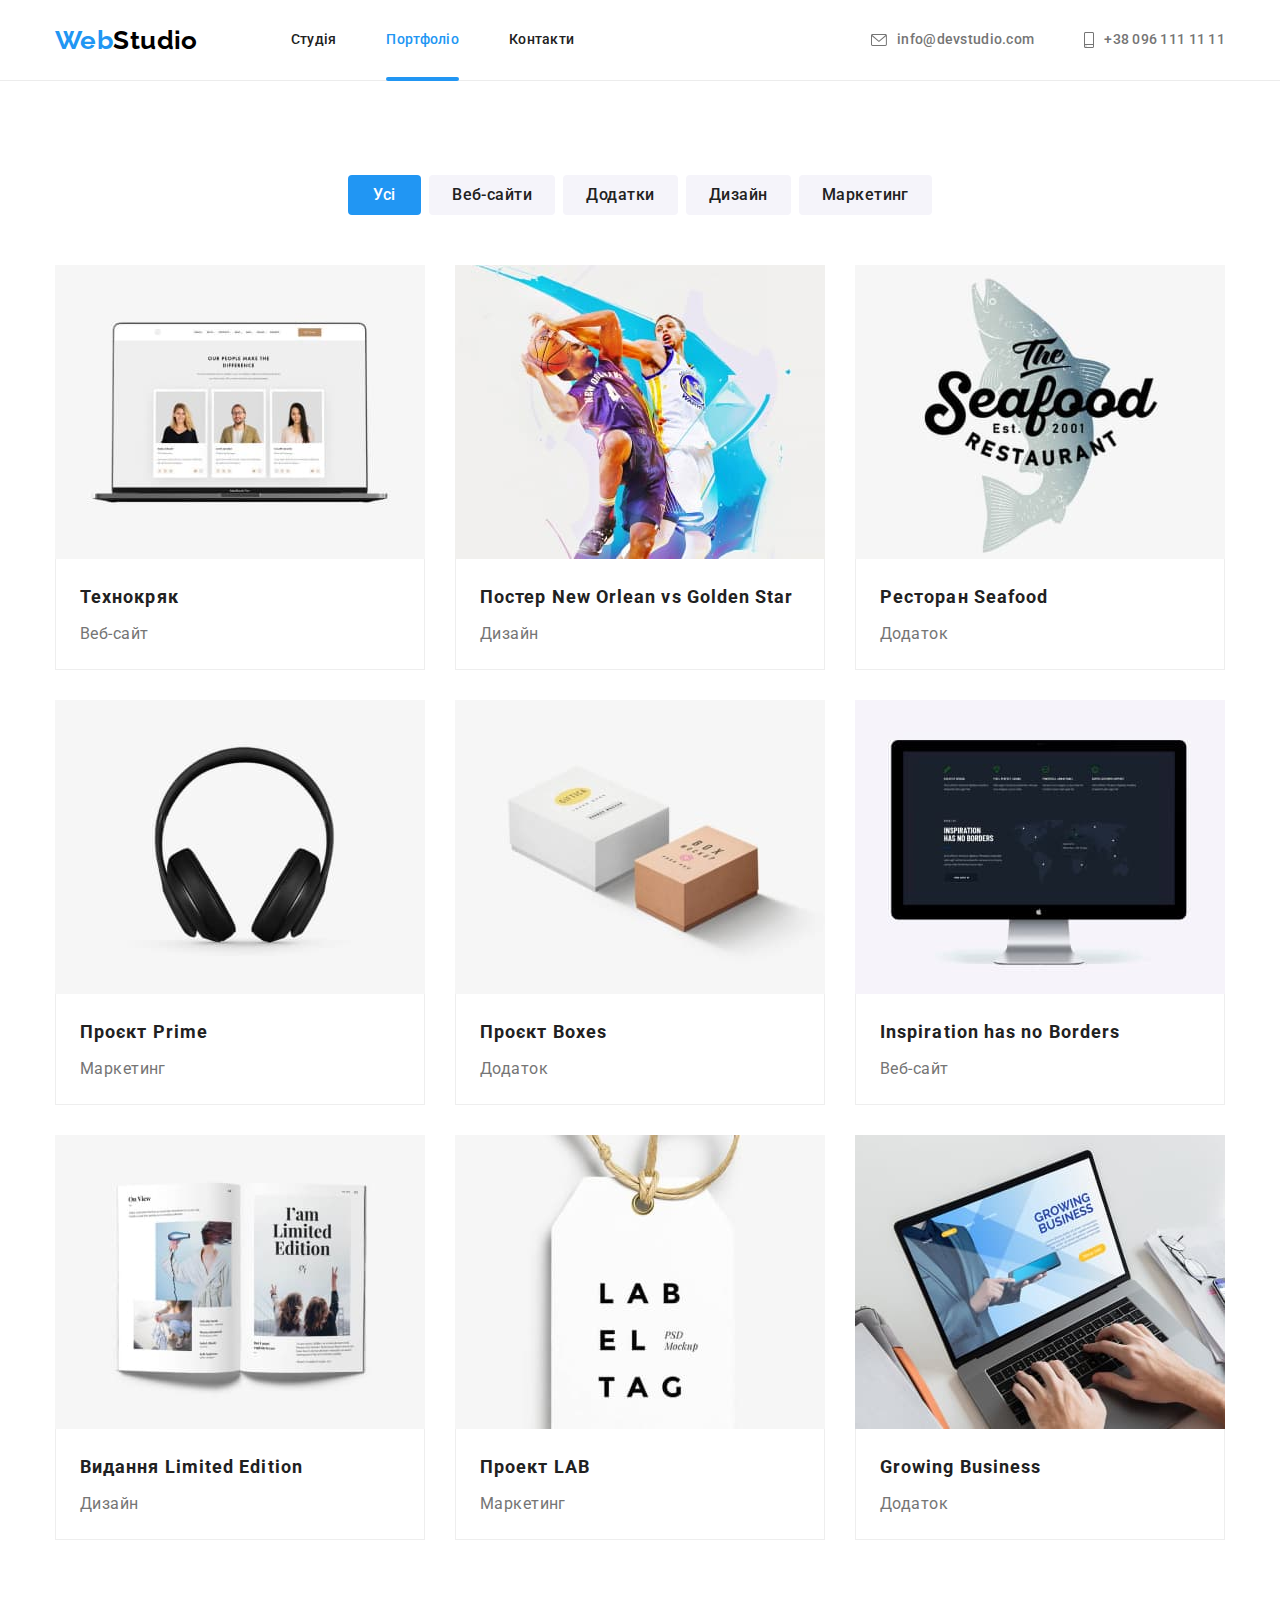
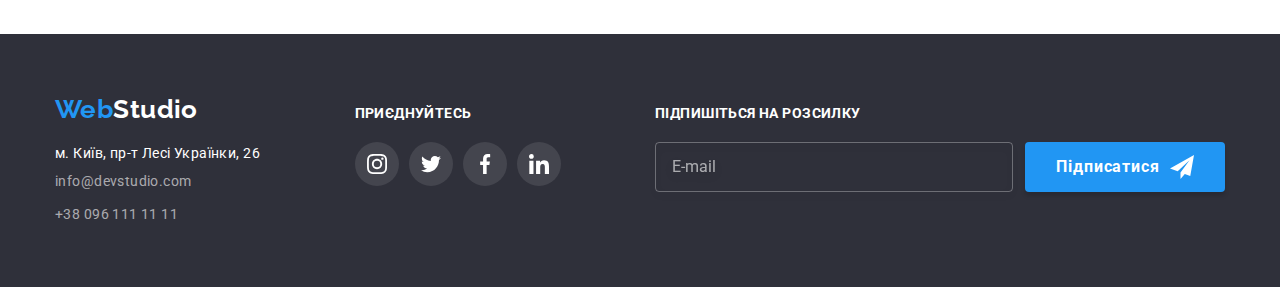
==== portfolio.html @ 5181d978 "Initial commit" ====
<!DOCTYPE html>
<html lang="uk">
  <head>
    <meta charset="UTF-8" />
    <meta http-equiv="X-UA-Compatible" content="IE=edge" />
    <meta name="viewport" content="width=device-width, initial-scale=1.0" />
    <title>Портфоліо</title>

    <!-- Fonts -->
    <link rel="preconnect" href="https://fonts.googleapis.com" />
    <link rel="preconnect" href="https://fonts.gstatic.com" crossorigin />
    <link
      href="https://fonts.googleapis.com/css2?family=Raleway:wght@700&family=Roboto:wght@400;500;700;900&display=swap"
      rel="stylesheet"
    />

    <!-- Normalize -->
    <link
      rel="stylesheet"
      href="https://cdnjs.cloudflare.com/ajax/libs/modern-normalize/1.1.0/modern-normalize.min.css"
    />

    <!-- Style -->
    <link rel="stylesheet" href="./css/style.css" />
  </head>
  <body>
    <header class="header">
      <div class="container main-nav">
        <nav class="main-nav">
          <a class="logo" href="./index.html"><span class="logo akcent">Web</span>Studio</a>
          <ul class="site-nav list">
            <li class="item"><a href="./index.html" class="link">Студія</a></li>
            <li class="item"><a href="./portfolio.html" class="link current">Портфоліо</a></li>
            <li class="item"><a href="#" class="link">Контакти</a></li>
          </ul>
        </nav>
        <ul class="contact list">
          <li class="item">
            <a class="link" href="mailto:info@devstudio.com"
              ><svg class="btn-icon" width="16px" height="12px">
                <use href="./images/icons.svg#mail"></use></svg
              >info@devstudio.com</a
            >
          </li>
          <li class="item">
            <a class="link" href="tel:+380961111111"
              ><svg class="btn-icon" width="10px" height="16px">
                <use href="./images/icons.svg#tel"></use></svg
              >+38 096 111 11 11</a
            >
          </li>
        </ul>
      </div>
    </header>
    <main>
      <section class="section">
        <div class="container">
          <h1 class="visually-hidden">Приклади робіт. Портфоліо.</h1>
          <!-- Групування робіт по напрямкам -->
          <ul class="portfolio-btn list">
            <li class="item">
              <button type="button" class="button secondary current">Усі</button>
            </li>
            <li class="item">
              <button type="button" class="button secondary">Веб-сайти</button>
            </li>
            <li class="item">
              <button type="button" class="button secondary">Додатки</button>
            </li>
            <li class="item">
              <button type="button" class="button secondary">Дизайн</button>
            </li>
            <li class="item">
              <button type="button" class="button secondary">Маркетинг</button>
            </li>
          </ul>
          <!-- приклади робіт -->
          <ul class="portfolio list">
            <li class="portfolio-item">
              <a class="portfolio-link" href="#">
                <div class="overlay-box">
                  <img
                    class="portfolio-img"
                    src="./images/portfolio/tehnokriak.jpeg"
                    alt="ноутбук з відкритим в браузері сайтом"
                    width="370"
                    height="294"
                  />
                  <p class="overlay-text">
                    Ресурс пропонує комплексні пропозиції з різним рівнем функціоналу та сервісів.
                    Все це дозволить відвідувачу отримати вичерпні відомості про компанію чи
                    приватну особу.
                  </p>
                </div>
                <div class="box">
                  <h2 class="portfolio-title">Технокряк</h2>
                  <p class="portfolio-text">Веб-сайт</p>
                </div>
              </a>
            </li>
            <li class="portfolio-item">
              <a class="portfolio-link" href="#">
                <div class="overlay-box">
                  <img
                    class="portfolio-img"
                    src="./images/portfolio/golden-star.jpeg"
                    alt="Два баскетболісти, які в повітрі борються за мʼяч"
                    width="370"
                    height="294"
                  />
                  <p class="overlay-text">
                    Ресурс пропонує комплексні пропозиції з різним рівнем функціоналу та сервісів.
                    Все це дозволить відвідувачу отримати вичерпні відомості про компанію чи
                    приватну особу.
                  </p>
                </div>
                <div class="box">
                  <h2 class="portfolio-title">Постер New Orlean vs Golden Star</h2>
                  <p class="portfolio-text">Дизайн</p>
                </div>
              </a>
            </li>
            <li class="portfolio-item">
              <a class="portfolio-link" href="#">
                <div class="overlay-box">
                  <img
                    class="portfolio-img"
                    src="./images/portfolio/seafood.jpeg"
                    alt="Логотип ресторану морепродуктів"
                    width="370"
                    height="294"
                  />
                  <p class="overlay-text">
                    Ресурс пропонує комплексні пропозиції з різним рівнем функціоналу та сервісів.
                    Все це дозволить відвідувачу отримати вичерпні відомості про компанію чи
                    приватну особу.
                  </p>
                </div>
                <div class="box">
                  <h2 class="portfolio-title">Ресторан Seafood</h2>
                  <p class="portfolio-text">Додаток</p>
                </div>
              </a>
            </li>
            <li class="portfolio-item">
              <a class="portfolio-link" href="#">
                <div class="overlay-box">
                  <img
                    class="portfolio-img"
                    src="./images/portfolio/prime.jpeg"
                    alt="Чорні навушники на білому фоні"
                    width="370"
                    height="294"
                  />
                  <p class="overlay-text">
                    Ресурс пропонує комплексні пропозиції з різним рівнем функціоналу та сервісів.
                    Все це дозволить відвідувачу отримати вичерпні відомості про компанію чи
                    приватну особу.
                  </p>
                </div>
                <div class="box">
                  <h2 class="portfolio-title">Проєкт Prime</h2>
                  <p class="portfolio-text">Маркетинг</p>
                </div>
              </a>
            </li>
            <li class="portfolio-item">
              <a class="portfolio-link" href="#">
                <div class="overlay-box">
                  <img
                    class="portfolio-img"
                    src="./images/portfolio/boxes.jpeg"
                    alt="Дві коробки на білому фоні"
                    width="370"
                    height="294"
                  />
                  <p class="overlay-text">
                    Ресурс пропонує комплексні пропозиції з різним рівнем функціоналу та сервісів.
                    Все це дозволить відвідувачу отримати вичерпні відомості про компанію чи
                    приватну особу.
                  </p>
                </div>
                <div class="box">
                  <h2 class="portfolio-title">Проєкт Boxes</h2>
                  <p class="portfolio-text">Додаток</p>
                </div>
              </a>
            </li>
            <li class="portfolio-item">
              <a class="portfolio-link" href="#">
                <div class="overlay-box">
                  <img
                    class="portfolio-img"
                    src="./images/portfolio/insp.jpeg"
                    alt="IMac на білому фоні з запущеним веб-сайтом"
                    width="370"
                    height="294"
                  />
                  <p class="overlay-text">
                    Ресурс пропонує комплексні пропозиції з різним рівнем функціоналу та сервісів.
                    Все це дозволить відвідувачу отримати вичерпні відомості про компанію чи
                    приватну особу.
                  </p>
                </div>
                <div class="box">
                  <h2 class="portfolio-title">Inspiration has no Borders</h2>
                  <p class="portfolio-text">Веб-сайт</p>
                </div>
              </a>
            </li>
            <li class="portfolio-item">
              <a class="portfolio-link" href="#">
                <div class="overlay-box">
                  <img
                    class="portfolio-img"
                    src="./images/portfolio/limited-edition.jpeg"
                    alt="Відкритий журнал"
                    width="370"
                    height="294"
                  />
                  <p class="overlay-text">
                    Ресурс пропонує комплексні пропозиції з різним рівнем функціоналу та сервісів.
                    Все це дозволить відвідувачу отримати вичерпні відомості про компанію чи
                    приватну особу.
                  </p>
                </div>
                <div class="box">
                  <h2 class="portfolio-title">Видання Limited Edition</h2>
                  <p class="portfolio-text">Дизайн</p>
                </div>
              </a>
            </li>
            <li class="portfolio-item">
              <a class="portfolio-link" href="#">
                <div class="overlay-box">
                  <img
                    class="portfolio-img"
                    src="./images/portfolio/lab.jpeg"
                    alt="Логотип у вигляді бірки з назвою компанії"
                    width="370"
                    height="294"
                  />
                  <p class="overlay-text">
                    Ресурс пропонує комплексні пропозиції з різним рівнем функціоналу та сервісів.
                    Все це дозволить відвідувачу отримати вичерпні відомості про компанію чи
                    приватну особу.
                  </p>
                </div>
                <div class="box">
                  <h2 class="portfolio-title">Проект LAB</h2>
                  <p class="portfolio-text">Маркетинг</p>
                </div>
              </a>
            </li>
            <li class="portfolio-item">
              <a class="portfolio-link" href="#">
                <div class="overlay-box">
                  <img
                    class="portfolio-img"
                    src="./images/portfolio/growing-busines.jpeg"
                    alt="Ноутбук на якому дві руки друкує текст"
                    width="370"
                    height="294"
                  />
                  <p class="overlay-text">
                    Ресурс пропонує комплексні пропозиції з різним рівнем функціоналу та сервісів.
                    Все це дозволить відвідувачу отримати вичерпні відомості про компанію чи
                    приватну особу.
                  </p>
                </div>
                <div class="box">
                  <h2 class="portfolio-title">Growing Business</h2>
                  <p class="portfolio-text">Додаток</p>
                </div>
              </a>
            </li>
          </ul>
        </div>
      </section>
    </main>
    <footer class="all-footer">
      <div class="container">
        <div class="address-box">
          <a class="logo footer" href="./index.html"><span class="logo akcent">Web</span>Studio</a>
          <address class="footer-adress">
            <ul class="footer-contact list">
              <li class="item">
                <a class="physical-address" href="">м. Київ, пр-т Лесі Українки, 26</a>
              </li>
              <li class="item">
                <a class="link" href="mailto:info@devstudio.com">info@devstudio.com</a>
              </li>
              <li class="item">
                <a class="link" href="tel:+380961111111">+38 096 111 11 11</a>
              </li>
            </ul>
          </address>
        </div>
        <div class="footer-social-box">
          <p class="footer-text">приєднуйтесь</p>
          <ul class="social-list list">
            <li class="social-item">
              <a
                class="social-link"
                href=""
                target="_blank"
                rel="noopener noreferrer"
                aria-label="instagram"
                ><svg class="btn-icon" width="20px" height="20px">
                  <use href="./images/icons.svg#instagram"></use></svg
              ></a>
            </li>
            <li class="social-item">
              <a
                class="social-link"
                href=""
                target="_blank"
                rel="noopener noreferrer"
                aria-label="twitter"
                ><svg class="btn-icon" width="20px" height="20px">
                  <use href="./images/icons.svg#twitter"></use></svg
              ></a>
            </li>
            <li class="social-item">
              <a
                class="social-link"
                href=""
                target="_blank"
                rel="noopener noreferrer"
                aria-label="facebook"
                ><svg class="btn-icon" width="20px" height="20px">
                  <use href="./images/icons.svg#facebook"></use></svg
              ></a>
            </li>
            <li class="social-item">
              <a
                class="social-link"
                href=""
                target="_blank"
                rel="noopener noreferrer"
                aria-label="linkedin"
                ><svg class="btn-icon" width="20px" height="20px">
                  <use href="./images/icons.svg#linkedin"></use></svg
              ></a>
            </li>
          </ul>
        </div>
        <div class="footer-subscribe-box">
          <form class="footer-form">
            <label class="footer-form-label">
              <span class="footer-form-text">Підпишіться на розсилку</span>
              <input
                class="footer-form-field"
                type="email"
                name="subscribe-mail"
                placeholder="E-mail"
              />
            </label>
            <button class="footer-form-btn button" type="submit">
              Підписатися
              <svg class="footer-form-icon" width="24px" height="24px">
                <use href="./images/icons.svg#icon-send"></use>
              </svg>
            </button>
          </form>
        </div>
      </div>
    </footer>
  </body>
</html>
---- css/style.css ----
/* Глобальні стилі */

:root {
  --primary-text-color: #757575;
  --title-text-color: #212121;
  --accent-color: #2196f3;
  --overlay-bg-color: rgba(33, 150, 243, 0.9);
  --logo-color: #000000;
  --main-bg-color: #ffffff;
  --secondary-bg-color: #f5f4fa;
  --background-footer-color: #2f303a;
  --bg-hero-color: #c4c4c4;
  --bg-overlay: rgba(47, 48, 58, 0.4);
  --icon-bg-color: rgba(255, 255, 255, 0.1);
  --about-bg-color: rgba(47, 48, 58, 0.8);
  --modal-bg-color: rgba(0, 0, 0, 0.2);
  --social-icon-color: #afb1b8;
}

body {
  font-family: Roboto, sans-serif;
  font-size: 14px;
  letter-spacing: 0.03em;
  color: var(--primary-text-color);
  background-color: var(--main-bg-color);
}

/* Утиліти */
.visually-hidden {
  position: absolute;
  white-space: nowrap;
  width: 1px;
  height: 1px;
  overflow: hidden;
  border: 0;
  padding: 0;
  clip: rect(0 0 0 0);
  clip-path: inset(50%);
  margin: -1px;
}

.list {
  padding: 0;
  margin: 0;

  list-style: none;
}

.container {
  max-width: 1200px;
  margin-left: auto;
  margin-right: auto;
  padding: 0 15px;
}

.header {
  border-bottom: 1px solid #ececec;
}

/* Section */
.section {
  padding: 94px 0;
}

.section.padding-top {
  padding-top: 94;
  padding-bottom: 0;
}

.section-title {
  margin-top: 0;
  margin-bottom: 50px;

  font-size: 36px;
  line-height: 1.17;
  text-align: center;

  color: var(--title-text-color);
}

/* Header */
/* LOGO */

.logo {
  font-family: Raleway, sans-serif;
  font-weight: 700;
  font-size: 26px;
  line-height: 1.19;
  color: var(--logo-color);
  text-decoration: none;
}

.logo.akcent {
  color: var(--accent-color);
}

.logo.footer {
  color: var(--main-bg-color);
}

/* Site nav */

.main-nav {
  display: flex;
  align-items: center;
  gap: 93px;
}

.site-nav {
  display: flex;
}

.site-nav .item:not(:last-child) {
  margin-right: 50px;
}

.site-nav .link {
  display: inline-block;
  padding-top: 32px;
  padding-bottom: 32px;

  font-weight: 500;
  line-height: 1.14;
  letter-spacing: 0.02em;
  color: var(--title-text-color);
  text-decoration: none;
  transition: color 250ms cubic-bezier(0.4, 0, 0.2, 1);
}

.site-nav .link:hover,
.site-nav .link:focus {
  color: var(--accent-color);
}

.site-nav .link.current {
  position: relative;
  color: var(--accent-color);
}

.site-nav .link.current::after {
  position: absolute;
  left: 0;
  bottom: -1px;
  display: block;
  content: '';
  background-color: var(--accent-color);
  border-radius: 2px;
  width: 100%;
  height: 4px;
}

/* Contact */

.contact {
  display: flex;
  margin-left: auto;
}

.contact .item:not(:last-child) {
  margin-right: 50px;
}

.contact .link {
  display: flex;
  gap: 10px;
  align-items: center;
  padding-top: 32px;
  padding-bottom: 32px;

  font-weight: 500;
  line-height: 1.14;
  letter-spacing: 0.02em;
  color: var(--primary-text-color);
  text-decoration: none;
  transition: color 250ms cubic-bezier(0.4, 0, 0.2, 1);
}

.contact .link:hover,
.contact .link:focus {
  color: var(--accent-color);
}

.contact .btn-icon {
  fill: currentColor;
}

/* Hero */

.hero {
  padding-top: 200px;
  padding-bottom: 200px;

  background-color: var(--bg-hero-color);
  text-align: center;

  max-width: 1600px;
  margin-right: auto;
  margin-left: auto;
  background-image: linear-gradient(to right, var(--bg-overlay), var(--bg-overlay)),
    url(../images/bg/hero-bg.jpeg);
  background-repeat: no-repeat;
  background-position: center;
  background-size: cover;
}

.hero-title {
  margin-top: 0;
  margin-bottom: 30px;
  margin-left: auto;
  margin-right: auto;
  width: 696px;

  font-weight: 900;
  font-size: 44px;
  line-height: 1.36;
  letter-spacing: 0.06em;
  text-transform: uppercase;
  color: var(--main-bg-color);
}

.backdrop {
  position: fixed;
  top: 0;
  left: 0;
  width: 100%;
  height: 100%;
  background-color: var(--modal-bg-color);
  opacity: 1;
  visibility: visible;
  z-index: 999;
  transition: opacity 250ms cubic-bezier(0.4, 0, 0.2, 1),
    visibility 250ms cubic-bezier(0.4, 0, 0.2, 1);
}

.backdrop.is-hidden {
  visibility: hidden;
  opacity: 0;
  pointer-events: none;
}

.modal {
  position: absolute;
  top: 50%;
  left: 50%;
  transform: translate(-50%, -50%) scale(1);
  opacity: 1;

  width: 528px;
  padding: 40px;

  background-color: var(--main-bg-color);
  box-shadow: 0px 1px 3px rgba(0, 0, 0, 0.12), 0px 1px 1px rgba(0, 0, 0, 0.14),
    0px 2px 1px rgba(0, 0, 0, 0.2);
  border-radius: 4px;
  transition: transform 250ms cubic-bezier(0.4, 0, 0.2, 1),
    opacity 250ms cubic-bezier(0.4, 0, 0.2, 1);
}

.backdrop.is-hidden .modal {
  transform: translate(-50%, -50%) scale(0.9);
  opacity: 0;
}

.modal-close-btn {
  display: flex;
  align-items: center;
  justify-content: center;
  position: absolute;
  top: 8px;
  right: 8px;
  padding: 0;
  width: 30px;
  height: 30px;
  border: 1px solid rgba(0, 0, 0, 0.1);
  background-color: var(--main-bg-color);
  border-radius: 50%;
  cursor: pointer;
  transition: fill 250ms cubic-bezier(0.4, 0, 0.2, 1);
}

.modal-close-btn:hover,
.modal-close-btn:focus {
  fill: var(--accent-color);
}

/* Hero form */

.form-title {
  display: block;
  font-size: 20px;
  line-height: calc(23 / 20);
  text-align: center;
  color: var(--title-text-color);
  margin-top: 0;
  margin-bottom: 12px;
}

.form-fields-list {
  display: block;
  width: 100%;
  margin-bottom: 20px;
}

.form-label {
  display: block;
  width: 100%;
  margin-bottom: 10px;
  text-align: start;
}

.label-name {
  display: block;
  margin-bottom: 4px;
  width: 100%;
  font-size: 12px;
  line-height: calc(14 / 12);
  letter-spacing: 0.01em;
  color: var(--primary-text-color);
}

.field-wrapper {
  display: block;
  position: relative;
  width: 100%;
}

.field-icon {
  position: absolute;
  top: 50%;
  left: 12px;
  transform: translate(0, -50%);
  transition: fill 250ms cubic-bezier(0.4, 0, 0.2, 1);
}

.form-field {
  display: block;
  width: 100%;
  min-height: 40px;
  padding-left: 42px;
  border: 1px solid rgba(33, 33, 33, 0.2);
  border-radius: 4px;
  font-size: 12px;
  line-height: calc(14 / 12);
  letter-spacing: 0.01em;
  color: var(--primary-text-color);
  transition: border-color 250ms cubic-bezier(0.4, 0, 0.2, 1);
}

.form-field:focus + .field-icon {
  fill: var(--accent-color);
}

.form-field:focus {
  border-color: var(--accent-color);
  outline: none;
}

.form-field.coments-field {
  resize: none;
  min-height: 120px;
  padding: 12px 16px;
}

.form-field::placeholder {
  font-size: 12px;
  line-height: calc(14 / 12);
  letter-spacing: 0.01em;
  color: rgba(117, 117, 117, 0.5);
}

.coments-label {
  margin-bottom: 0;
}

.public-offer-checkbox {
  margin-bottom: 30px;
  width: 100%;
}

.checkbox-form-label {
  position: relative;
  display: flex;
  align-items: center;
  justify-content: center;
  line-height: calc(24 / 14);
}

.checkbox {
  position: absolute;
  white-space: nowrap;
  width: 1px;
  height: 1px;
  overflow: hidden;
  border: 0;
  padding: 0;
  clip: rect(0 0 0 0);
  clip-path: inset(50%);
  margin: -1px;
}

.checkbox-icon-check {
  margin-right: 10px;
  fill: transparent;
  border: 2px solid var(--title-text-color);
  border-radius: 4px;
  transition: fill 250ms cubic-bezier(0.4, 0, 0.2, 1),
    background-color 250ms cubic-bezier(0.4, 0, 0.2, 1), border 250ms cubic-bezier(0.4, 0, 0.2, 1);
}

.checkbox:checked + .checkbox-icon-check {
  border: 2px solid transparent;
  fill: var(--main-bg-color);
  background-color: var(--accent-color);
}

.checkbox:focus + .checkbox-icon-check {
  border: 2px solid var(--accent-color);
}

.checkbox-link {
  color: var(--accent-color);
}

/* What we do */

.what-we-do {
  display: flex;
  justify-content: space-between;
}

.what-we-do-img {
  display: block;
}

/* Features */

.features.list {
  display: flex;
  gap: 30px;
}

.feauters-icon-box {
  display: flex;
  align-items: center;
  justify-content: center;
  min-height: 120px;
  margin-bottom: 30px;

  background-color: var(--secondary-bg-color);
}

.features .item {
  flex-basis: 270px;
}

.features-title {
  margin-top: 0;
  margin-bottom: 10px;

  font-size: 14px;
  line-height: 1.14;
  text-transform: uppercase;
  color: var(--title-text-color);
}

.features-text {
  margin-top: 0;
  margin-bottom: 0;

  line-height: 1.71;
}

/* About */

.about-box {
  position: relative;
}

.about-title {
  position: absolute;
  left: 0;
  bottom: 0;
  width: 100%;
  margin: 0;
  padding: 27px 0;
  min-height: 70px;
  line-height: calc(14 / 16);
  text-align: center;
  text-transform: uppercase;
  color: var(--main-bg-color);
  background: var(--about-bg-color);
}

/* Team */

.section.team {
  background-color: var(--secondary-bg-color);
  max-width: 1600px;
  margin-right: auto;
  margin-left: auto;
}

.team.list {
  display: flex;
  justify-content: space-between;
}

.team-item {
  text-align: center;
  width: 270px;
  background: var(--main-bg-color);

  box-shadow: 0px 1px 3px rgba(0, 0, 0, 0.12), 0px 1px 1px rgba(0, 0, 0, 0.14),
    0px 2px 1px rgba(0, 0, 0, 0.2);
  border-radius: 0px 0px 4px 4px;
}

.team-img {
  display: block;

  margin-top: 0;
  margin-bottom: 0;
}

.team-title {
  margin-top: 0;
  margin-bottom: 10px;
  padding-top: 30px;

  font-weight: 500;
  font-size: 16px;
  line-height: 1.19;
  color: var(--title-text-color);
}

.team-text {
  margin-top: 0;
  margin-bottom: 0;
  padding-bottom: 16px;

  font-size: 16px;
  line-height: 1.19;
}

.team .social-list {
  display: flex;
  gap: 10px;
  margin-bottom: 30px;
  justify-content: center;
}

.social-link {
  display: flex;
  align-items: center;
  justify-content: center;
  min-width: 44px;
  min-height: 44px;
  border-radius: 50%;
  text-decoration: none;
  fill: var(--social-icon-color);
  transition: fill 250ms cubic-bezier(0.4, 0, 0.2, 1),
    background-color 250ms cubic-bezier(0.4, 0, 0.2, 1);
}

.social-link:hover,
.social-link:focus {
  fill: var(--main-bg-color);
  background-color: var(--accent-color);
}

/* Our clients */

.clients-list {
  display: flex;
  gap: 30px;
  justify-content: center;
}

.clients-link {
  display: flex;
  min-width: 170px;
  min-height: 92px;
  justify-content: center;
  align-items: center;
  text-decoration: none;
  fill: var(--social-icon-color);
  border: 1px solid var(--social-icon-color);
  border-radius: 4px;
  transition: fill 250ms cubic-bezier(0.4, 0, 0.2, 1), border 250ms cubic-bezier(0.4, 0, 0.2, 1);
}

.clients-link:hover,
.clients-link:focus {
  fill: var(--accent-color);
  border: 1px solid var(--accent-color);
}

/* Button */
.button {
  display: inline-block;
  border-radius: 4px;
  border: 1px solid transparent;
  padding: 6px 22px;
  min-width: 73px;

  font-family: inherit;
  font-weight: 500;
  font-size: 16px;
  line-height: 1.62;
  letter-spacing: 0.03em;
  color: var(--title-text-color);
  background-color: var(--secondary-bg-color);
  box-shadow: 0px 1px 1px transparent, 0px 4px 4px transparent, 1px 4px 6px transparent;
  cursor: pointer;

  transition: color 250ms cubic-bezier(0.4, 0, 0.2, 1),
    background-color 250ms cubic-bezier(0.4, 0, 0.2, 1),
    box-shadow 250ms cubic-bezier(0.4, 0, 0.2, 1);
}

.hero-button {
  padding: 10px 32px;

  font-weight: 700;
  font-size: 16px;
  line-height: 1.88;
  letter-spacing: 0.06em;
  color: var(--main-bg-color);
  background-color: var(--accent-color);

  border: none;
  box-shadow: 0px 4px 4px rgba(0, 0, 0, 0.15);
  border-radius: 4px;
  cursor: pointer;
}

.button.secondary {
  color: var(--title-text-color);
  background-color: var(--secondary-bg-color);
}

.button.current {
  background-color: var(--accent-color);
  color: var(--main-bg-color);
}

.hero .button.primary {
  font-weight: 700;
  font-size: 16px;
  line-height: 1.88;
  letter-spacing: 0.06em;
}

.form-button {
  font-family: inherit;
  font-weight: 700;
  font-size: 16px;
  line-height: calc(30 / 16);
  text-align: center;
  letter-spacing: 0.06em;
  color: var(--main-bg-color);
  background: var(--accent-color);
  box-shadow: 0px 4px 4px transparent;
  border: transparent;
  border-radius: 4px;
  min-width: 200px;
  min-height: 50px;
  cursor: pointer;
  transition: box-shadow 250ms cubic-bezier(0.4, 0, 0.2, 1);
}

.form-button:hover,
.form-button:focus {
  box-shadow: 0px 4px 4px rgba(0, 0, 0, 0.15);
}

/* Footer */

.all-footer {
  padding-top: 60px;
  padding-bottom: 60px;
  background-color: var(--background-footer-color);
}

.all-footer > .container {
  display: flex;
  align-items: baseline;
  justify-content: space-between;
}

.logo.footer {
  display: block;
  margin-bottom: 20px;
}

.footer-adress {
  font-style: inherit;
}

.footer-contact .item:not(:last-child) {
  margin-bottom: 9px;
}

.footer-contact .physical-address {
  color: var(--main-bg-color);
  text-decoration: none;
}

.footer-contact .link {
  line-height: 1.71;
  color: rgba(255, 255, 255, 0.6);
  text-decoration: none;
  transition: color 250ms cubic-bezier(0.4, 0, 0.2, 1);
}

.footer-contact .link:hover,
.footer-contact .link:focus {
  color: var(--accent-color);
}

.footer-text {
  margin-top: 0;
  margin-bottom: 20px;
  font-style: normal;
  font-weight: 700;
  line-height: 1.14;
  text-transform: uppercase;
  color: var(--main-bg-color);
}

.footer-social-box .social-list {
  display: flex;
  gap: 10px;
}
.footer-social-box .social-link {
  fill: var(--main-bg-color);
  background-color: var(--icon-bg-color);
}

.footer-social-box .social-link:hover,
.footer-social-box .social-link:focus {
  background-color: var(--accent-color);
}

.footer-form {
  display: flex;
  gap: 12px;
  align-items: flex-end;
  justify-content: center;
}

.footer-form-text {
  display: block;
  margin-top: 0;
  margin-bottom: 20px;
  font-style: normal;
  font-weight: 700;
  line-height: 1.14;
  text-transform: uppercase;
  color: var(--main-bg-color);
}

.footer-form-field {
  padding-left: 16px;
  min-width: 358px;
  min-height: 50px;
  background-color: transparent;
  border: 1px solid rgba(255, 255, 255, 0.3);
  filter: drop-shadow(0px 4px 4px rgba(0, 0, 0, 0.15));
  border-radius: 4px;
  color: var(--main-bg-color);
  transition: border-color 250ms cubic-bezier(0.4, 0, 0.2, 1);
}

.footer-form-field::placeholder {
  font-size: 16px;
  line-height: calc(20 / 16);
  color: rgba(255, 255, 255, 0.6);
}

.footer-form-field:focus {
  border-color: var(--accent-color);
  outline: none;
}

.footer-form-btn {
  display: flex;
  gap: 10px;
  align-items: center;
  justify-content: center;
  background: var(--accent-color);
  box-shadow: 0px 4px 4px rgba(0, 0, 0, 0.15);
  border-radius: 4px;
  font-weight: 700;
  font-size: 16px;
  line-height: calc(30 / 16);
  letter-spacing: 0.06em;
  color: var(--main-bg-color);
  min-height: 50px;
  min-width: 200px;
  margin: 0;
  padding: 0;
}

.footer-form-icon {
  fill: var(--main-bg-color);
}

/* Portfolio page */

/* Portfolio nav */

.portfolio-btn .button:hover,
.portfolio-btn .button:focus {
  color: var(--main-bg-color);
  background-color: var(--accent-color);
  box-shadow: 0px 1px 1px rgba(0, 0, 0, 0.12), 0px 4px 4px rgba(0, 0, 0, 0.06),
    1px 4px 6px rgba(0, 0, 0, 0.16);
}

/* Portfolio list*/

.portfolio-btn {
  display: flex;

  margin-bottom: 50px;
  justify-content: center;
}

.portfolio-btn .item:not(:last-child) {
  margin-right: 8px;
}

.portfolio.list {
  display: flex;
  flex-wrap: wrap;
  gap: 30px;
}

.portfolio-item {
  width: 370px;
}

.portfolio-link {
  display: inline-block;

  color: inherit;
  text-decoration: none;
  box-shadow: 0px 1px 1px transparent, 0px 4px 4px transparent, 1px 4px 6px transparent;

  transition: box-shadow 250ms cubic-bezier(0.4, 0, 0.2, 1);
}

.portfolio-link:hover,
.portfolio-link:focus {
  box-shadow: 0px 1px 1px rgba(0, 0, 0, 0.12), 0px 4px 4px rgba(0, 0, 0, 0.06),
    1px 4px 6px rgba(0, 0, 0, 0.16);
}

.portfolio-img {
  display: block;
}

.overlay-box {
  position: relative;
  overflow: hidden;
}

.overlay-text {
  position: absolute;
  top: 0;
  left: 0;

  margin: 0;
  padding: 63px 24px;
  font-weight: 400;
  font-size: 18px;
  line-height: calc(28 / 18);
  color: var(--main-bg-color);
  background-color: var(--overlay-bg-color);

  transform: translateY(100%);
  transition: transform 250ms cubic-bezier(0.4, 0, 0.2, 1);
}

.portfolio-link:hover .overlay-text,
.portfolio-link:hover .overlay-text {
  transform: translateY(0);
}

.portfolio-title {
  margin-top: 0;
  margin-bottom: 4px;

  font-size: 18px;
  line-height: 2;
  letter-spacing: 0.06em;
  color: var(--title-text-color);
}

.portfolio-text {
  margin-top: 0;
  margin-bottom: 0;

  font-size: 16px;
  line-height: 1.88;
}

.portfolio .box {
  padding: 20px 24px;

  border-right: 1px solid #eeeeee;
  border-bottom: 1px solid #eeeeee;
  border-left: 1px solid #eeeeee;
}
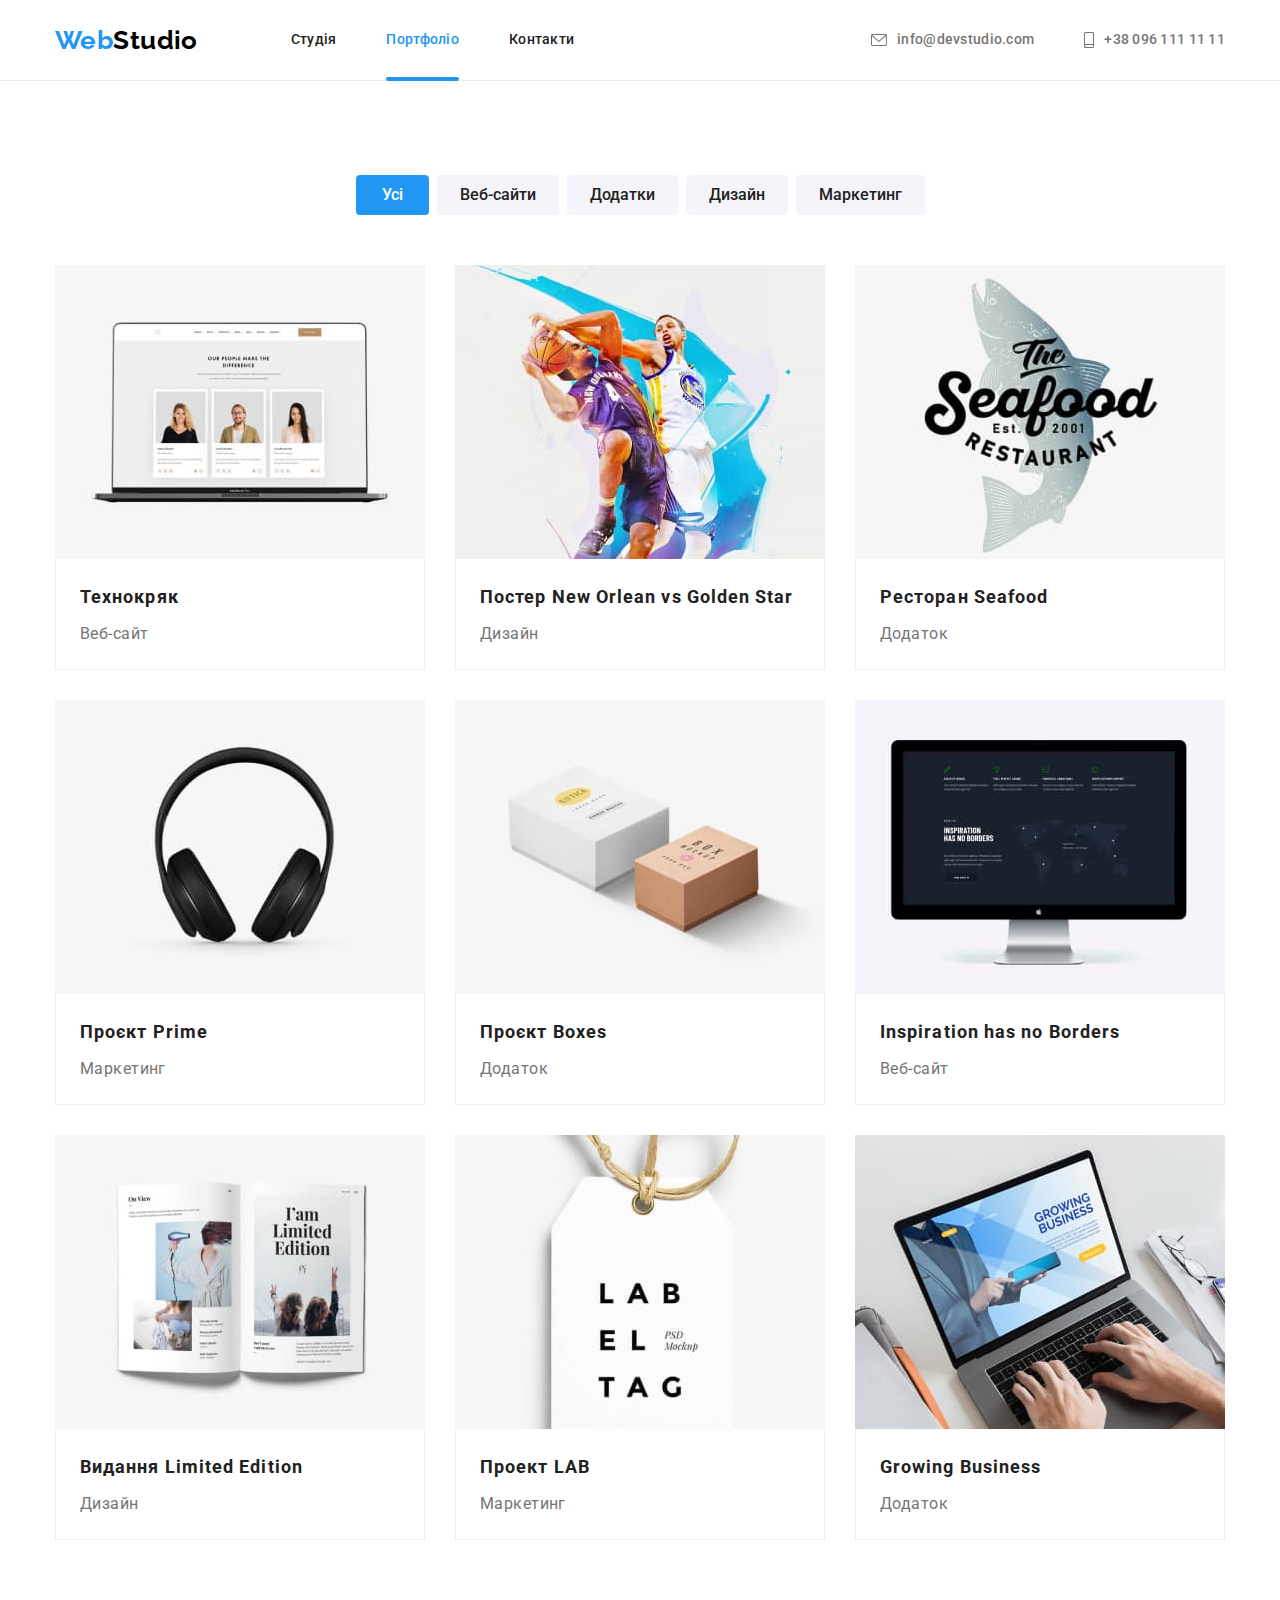
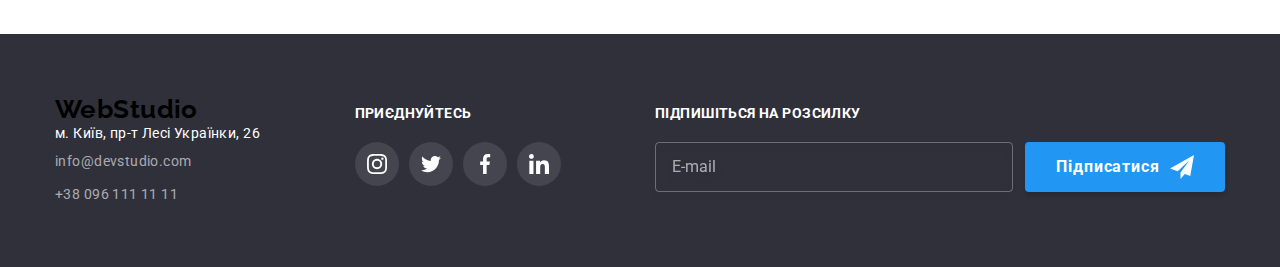
==== commit b3356f31: "править класи згібно методології БЕМ" ====
--- a/portfolio.html
+++ b/portfolio.html
@@ -23,28 +23,34 @@
     <!-- Style -->
     <link rel="stylesheet" href="./css/style.css" />
   </head>
-  <body>
+  <body class="body">
     <header class="header">
-      <div class="container main-nav">
-        <nav class="main-nav">
-          <a class="logo" href="./index.html"><span class="logo akcent">Web</span>Studio</a>
-          <ul class="site-nav list">
-            <li class="item"><a href="./index.html" class="link">Студія</a></li>
-            <li class="item"><a href="./portfolio.html" class="link current">Портфоліо</a></li>
-            <li class="item"><a href="#" class="link">Контакти</a></li>
+      <div class="container header__container">
+        <nav class="nav">
+          <a class="logo" href="./index.html"><span class="logo__accent">Web</span>Studio</a>
+          <ul class="nav__list list">
+            <li class="nav__item">
+              <a class="nav__link" href="./index.html">Студія</a>
+            </li>
+            <li class="nav__item">
+              <a class="nav__link nav__link--current" href="./portfolio.html">Портфоліо</a>
+            </li>
+            <li class="nav__item">
+              <a class="nav__link" href="#">Контакти</a>
+            </li>
           </ul>
         </nav>
         <ul class="contact list">
-          <li class="item">
-            <a class="link" href="mailto:info@devstudio.com"
-              ><svg class="btn-icon" width="16px" height="12px">
+          <li class="contact__item">
+            <a class="contact__link" href="mailto:info@devstudio.com"
+              ><svg class="contact__icon" width="16px" height="12px">
                 <use href="./images/icons.svg#mail"></use></svg
               >info@devstudio.com</a
             >
           </li>
-          <li class="item">
-            <a class="link" href="tel:+380961111111"
-              ><svg class="btn-icon" width="10px" height="16px">
+          <li class="contact__item">
+            <a class="contact__link" href="tel:+380961111111"
+              ><svg class="contact__icon" width="10px" height="16px">
                 <use href="./images/icons.svg#tel"></use></svg
               >+38 096 111 11 11</a
             >
@@ -52,7 +58,7 @@
         </ul>
       </div>
     </header>
-    <main>
+    <main class="main">
       <section class="section">
         <div class="container">
           <h1 class="visually-hidden">Приклади робіт. Портфоліо.</h1>
--- a/css/style.css
+++ b/css/style.css
@@ -15,10 +15,11 @@
   --about-bg-color: rgba(47, 48, 58, 0.8);
   --modal-bg-color: rgba(0, 0, 0, 0.2);
   --social-icon-color: #afb1b8;
-}
-
-body {
-  font-family: Roboto, sans-serif;
+  --primary-font: Roboto, sans-serif;
+}
+
+.body {
+  font-family: var(--primary-font);
   font-size: 14px;
   letter-spacing: 0.03em;
   color: var(--primary-text-color);
@@ -42,7 +43,6 @@
 .list {
   padding: 0;
   margin: 0;
-
   list-style: none;
 }
 
@@ -53,17 +53,13 @@
   padding: 0 15px;
 }
 
-.header {
-  border-bottom: 1px solid #ececec;
-}
-
 /* Section */
 .section {
   padding: 94px 0;
 }
 
-.section.padding-top {
-  padding-top: 94;
+.main-page__section--padding-top {
+  padding-top: 94px;
   padding-bottom: 0;
 }
 
@@ -79,6 +75,68 @@
 }
 
 /* Header */
+
+.header {
+  border-bottom: 1px solid #ececec;
+}
+
+.header__container {
+  display: flex;
+  align-items: center;
+  justify-content: space-between;
+}
+
+/* Site nav */
+
+.nav {
+  display: flex;
+  align-items: center;
+  gap: 93px;
+}
+
+.nav__list {
+  display: flex;
+}
+
+.nav__item:not(:last-child) {
+  margin-right: 50px;
+}
+
+.nav__link {
+  display: inline-block;
+  padding-top: 32px;
+  padding-bottom: 32px;
+
+  font-weight: 500;
+  line-height: 1.14;
+  letter-spacing: 0.02em;
+  color: var(--title-text-color);
+  text-decoration: none;
+  transition: color 250ms cubic-bezier(0.4, 0, 0.2, 1);
+}
+
+.nav__link:hover,
+.nav__link:focus {
+  color: var(--accent-color);
+}
+
+.nav__link--current {
+  position: relative;
+  color: var(--accent-color);
+}
+
+.nav__link--current::after {
+  position: absolute;
+  left: 0;
+  bottom: -1px;
+  display: block;
+  content: '';
+  background-color: var(--accent-color);
+  border-radius: 2px;
+  width: 100%;
+  height: 4px;
+}
+
 /* LOGO */
 
 .logo {
@@ -90,77 +148,21 @@
   text-decoration: none;
 }
 
-.logo.akcent {
+.logo__accent {
   color: var(--accent-color);
 }
 
-.logo.footer {
-  color: var(--main-bg-color);
-}
-
-/* Site nav */
-
-.main-nav {
-  display: flex;
-  align-items: center;
-  gap: 93px;
-}
-
-.site-nav {
-  display: flex;
-}
-
-.site-nav .item:not(:last-child) {
+/* Contact */
+
+.contact {
+  display: flex;
+}
+
+.contact__item:not(:last-child) {
   margin-right: 50px;
 }
 
-.site-nav .link {
-  display: inline-block;
-  padding-top: 32px;
-  padding-bottom: 32px;
-
-  font-weight: 500;
-  line-height: 1.14;
-  letter-spacing: 0.02em;
-  color: var(--title-text-color);
-  text-decoration: none;
-  transition: color 250ms cubic-bezier(0.4, 0, 0.2, 1);
-}
-
-.site-nav .link:hover,
-.site-nav .link:focus {
-  color: var(--accent-color);
-}
-
-.site-nav .link.current {
-  position: relative;
-  color: var(--accent-color);
-}
-
-.site-nav .link.current::after {
-  position: absolute;
-  left: 0;
-  bottom: -1px;
-  display: block;
-  content: '';
-  background-color: var(--accent-color);
-  border-radius: 2px;
-  width: 100%;
-  height: 4px;
-}
-
-/* Contact */
-
-.contact {
-  display: flex;
-  margin-left: auto;
-}
-
-.contact .item:not(:last-child) {
-  margin-right: 50px;
-}
-
-.contact .link {
+.contact__link {
   display: flex;
   gap: 10px;
   align-items: center;
@@ -170,17 +172,17 @@
   font-weight: 500;
   line-height: 1.14;
   letter-spacing: 0.02em;
-  color: var(--primary-text-color);
+  color: currentColor;
   text-decoration: none;
   transition: color 250ms cubic-bezier(0.4, 0, 0.2, 1);
 }
 
-.contact .link:hover,
-.contact .link:focus {
+.contact__link:hover,
+.contact__link:focus {
   color: var(--accent-color);
 }
 
-.contact .btn-icon {
+.contact__icon {
   fill: currentColor;
 }
 
@@ -203,7 +205,7 @@
   background-size: cover;
 }
 
-.hero-title {
+.hero__title {
   margin-top: 0;
   margin-bottom: 30px;
   margin-left: auto;
@@ -217,6 +219,24 @@
   text-transform: uppercase;
   color: var(--main-bg-color);
 }
+
+.hero__button {
+  padding: 10px 32px;
+
+  font-weight: 700;
+  font-size: 16px;
+  line-height: 1.88;
+  letter-spacing: 0.06em;
+  color: var(--main-bg-color);
+  background-color: var(--accent-color);
+
+  border: none;
+  box-shadow: 0px 4px 4px rgba(0, 0, 0, 0.15);
+  border-radius: 4px;
+  cursor: pointer;
+}
+
+/* backdrop */
 
 .backdrop {
   position: fixed;
@@ -238,6 +258,8 @@
   pointer-events: none;
 }
 
+/* modal */
+
 .modal {
   position: absolute;
   top: 50%;
@@ -261,7 +283,7 @@
   opacity: 0;
 }
 
-.modal-close-btn {
+.modal__close-btn {
   display: flex;
   align-items: center;
   justify-content: center;
@@ -272,20 +294,20 @@
   width: 30px;
   height: 30px;
   border: 1px solid rgba(0, 0, 0, 0.1);
-  background-color: var(--main-bg-color);
+  background-color: inherit;
   border-radius: 50%;
   cursor: pointer;
   transition: fill 250ms cubic-bezier(0.4, 0, 0.2, 1);
 }
 
-.modal-close-btn:hover,
-.modal-close-btn:focus {
+.modal__close-btn:hover,
+.modal__close-btn:focus {
   fill: var(--accent-color);
 }
 
 /* Hero form */
 
-.form-title {
+.order-form__title {
   display: block;
   font-size: 20px;
   line-height: calc(23 / 20);
@@ -295,36 +317,43 @@
   margin-bottom: 12px;
 }
 
-.form-fields-list {
+/* user data */
+
+.user-data {
   display: block;
   width: 100%;
+}
+
+.user-data--margin-bottom {
   margin-bottom: 20px;
 }
 
-.form-label {
+.field {
   display: block;
   width: 100%;
+  text-align: start;
+}
+
+.field--margin-bottom {
   margin-bottom: 10px;
-  text-align: start;
-}
-
-.label-name {
+}
+
+.field__name {
   display: block;
   margin-bottom: 4px;
   width: 100%;
   font-size: 12px;
   line-height: calc(14 / 12);
   letter-spacing: 0.01em;
-  color: var(--primary-text-color);
-}
-
-.field-wrapper {
+}
+
+.field__input-wrapper {
   display: block;
   position: relative;
   width: 100%;
 }
 
-.field-icon {
+.field__icon {
   position: absolute;
   top: 50%;
   left: 12px;
@@ -332,7 +361,7 @@
   transition: fill 250ms cubic-bezier(0.4, 0, 0.2, 1);
 }
 
-.form-field {
+.field__input {
   display: block;
   width: 100%;
   min-height: 40px;
@@ -342,42 +371,43 @@
   font-size: 12px;
   line-height: calc(14 / 12);
   letter-spacing: 0.01em;
-  color: var(--primary-text-color);
+  color: currentColor;
   transition: border-color 250ms cubic-bezier(0.4, 0, 0.2, 1);
 }
 
-.form-field:focus + .field-icon {
+.field__input:focus + .field__icon {
   fill: var(--accent-color);
 }
 
-.form-field:focus {
+.field__input:focus {
   border-color: var(--accent-color);
   outline: none;
 }
 
-.form-field.coments-field {
+.field__textarea {
   resize: none;
   min-height: 120px;
   padding: 12px 16px;
 }
 
-.form-field::placeholder {
+.field__input::placeholder {
   font-size: 12px;
   line-height: calc(14 / 12);
   letter-spacing: 0.01em;
   color: rgba(117, 117, 117, 0.5);
 }
 
-.coments-label {
-  margin-bottom: 0;
-}
-
-.public-offer-checkbox {
+/* checkbox */
+
+.subscription-option {
+  width: 100%;
+}
+
+.subscription-option--margin-bottom {
   margin-bottom: 30px;
-  width: 100%;
-}
-
-.checkbox-form-label {
+}
+
+.checkbox-field {
   position: relative;
   display: flex;
   align-items: center;
@@ -385,7 +415,7 @@
   line-height: calc(24 / 14);
 }
 
-.checkbox {
+.checkbox-field__input {
   position: absolute;
   white-space: nowrap;
   width: 1px;
@@ -398,7 +428,7 @@
   margin: -1px;
 }
 
-.checkbox-icon-check {
+.checkbox-field__icon {
   margin-right: 10px;
   fill: transparent;
   border: 2px solid var(--title-text-color);
@@ -407,39 +437,32 @@
     background-color 250ms cubic-bezier(0.4, 0, 0.2, 1), border 250ms cubic-bezier(0.4, 0, 0.2, 1);
 }
 
-.checkbox:checked + .checkbox-icon-check {
+.checkbox-field__input:checked + .checkbox-field__icon {
   border: 2px solid transparent;
   fill: var(--main-bg-color);
   background-color: var(--accent-color);
 }
 
-.checkbox:focus + .checkbox-icon-check {
+.checkbox-field__input:focus + .checkbox-field__icon {
   border: 2px solid var(--accent-color);
 }
 
-.checkbox-link {
+.checkbox-field__link {
   color: var(--accent-color);
 }
 
-/* What we do */
-
-.what-we-do {
-  display: flex;
-  justify-content: space-between;
-}
-
-.what-we-do-img {
-  display: block;
-}
-
-/* Features */
-
-.features.list {
+/* Advantage */
+
+.advantages-set {
   display: flex;
   gap: 30px;
 }
 
-.feauters-icon-box {
+.advantages-set__item {
+  flex-basis: 270px;
+}
+
+.advantages-set__icon-box {
   display: flex;
   align-items: center;
   justify-content: center;
@@ -449,34 +472,37 @@
   background-color: var(--secondary-bg-color);
 }
 
-.features .item {
-  flex-basis: 270px;
-}
-
-.features-title {
+.advantages-set__title {
   margin-top: 0;
   margin-bottom: 10px;
-
-  font-size: 14px;
   line-height: 1.14;
   text-transform: uppercase;
   color: var(--title-text-color);
 }
 
-.features-text {
+.advantages-set__text {
   margin-top: 0;
   margin-bottom: 0;
 
   line-height: 1.71;
 }
 
-/* About */
-
-.about-box {
+/*  Services */
+
+.services-list {
+  display: flex;
+  justify-content: space-between;
+}
+
+.services-card {
   position: relative;
 }
 
-.about-title {
+.services-card__img {
+  display: block;
+}
+
+.services-card__title {
   position: absolute;
   left: 0;
   bottom: 0;
@@ -493,7 +519,7 @@
 
 /* Team */
 
-.section.team {
+.section-team {
   background-color: var(--secondary-bg-color);
   max-width: 1600px;
   margin-right: auto;
@@ -607,7 +633,6 @@
   font-weight: 500;
   font-size: 16px;
   line-height: 1.62;
-  letter-spacing: 0.03em;
   color: var(--title-text-color);
   background-color: var(--secondary-bg-color);
   box-shadow: 0px 1px 1px transparent, 0px 4px 4px transparent, 1px 4px 6px transparent;
@@ -616,22 +641,6 @@
   transition: color 250ms cubic-bezier(0.4, 0, 0.2, 1),
     background-color 250ms cubic-bezier(0.4, 0, 0.2, 1),
     box-shadow 250ms cubic-bezier(0.4, 0, 0.2, 1);
-}
-
-.hero-button {
-  padding: 10px 32px;
-
-  font-weight: 700;
-  font-size: 16px;
-  line-height: 1.88;
-  letter-spacing: 0.06em;
-  color: var(--main-bg-color);
-  background-color: var(--accent-color);
-
-  border: none;
-  box-shadow: 0px 4px 4px rgba(0, 0, 0, 0.15);
-  border-radius: 4px;
-  cursor: pointer;
 }
 
 .button.secondary {
@@ -688,9 +697,8 @@
   justify-content: space-between;
 }
 
-.logo.footer {
-  display: block;
-  margin-bottom: 20px;
+.footer__logo {
+  color: var(--main-bg-color);
 }
 
 .footer-adress {
@@ -837,14 +845,10 @@
   gap: 30px;
 }
 
-.portfolio-item {
-  width: 370px;
-}
-
 .portfolio-link {
   display: inline-block;
 
-  color: inherit;
+  color: currentColor;
   text-decoration: none;
   box-shadow: 0px 1px 1px transparent, 0px 4px 4px transparent, 1px 4px 6px transparent;
 
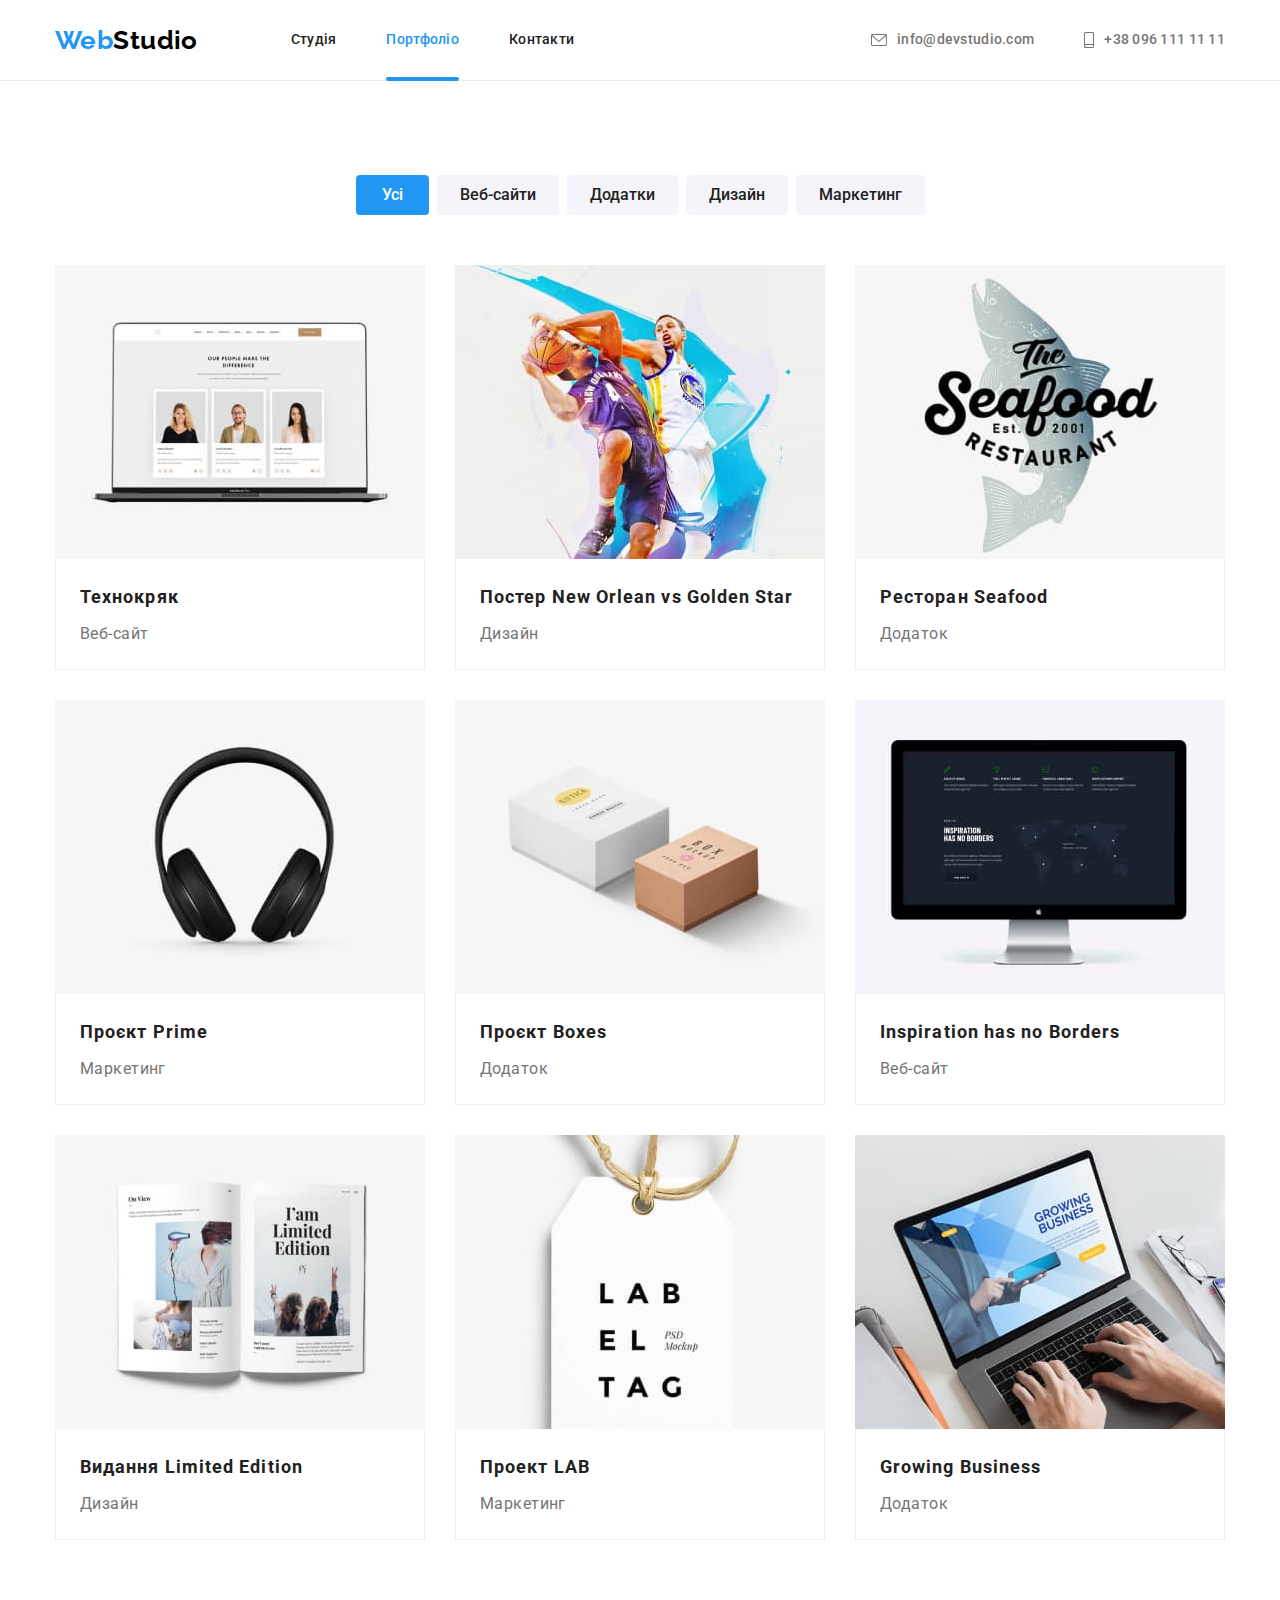
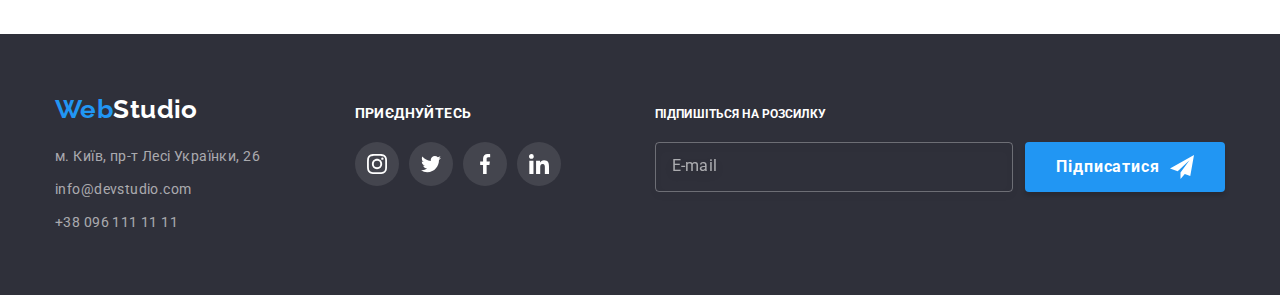
==== commit 18a29592: "править назви класів по методології БЕМ" ====
--- a/portfolio.html
+++ b/portfolio.html
@@ -27,7 +27,7 @@
     <header class="header">
       <div class="container header__container">
         <nav class="nav">
-          <a class="logo" href="./index.html"><span class="logo__accent">Web</span>Studio</a>
+          <a class="logo" href="./index.html"><span class="logo--accent">Web</span>Studio</a>
           <ul class="nav__list list">
             <li class="nav__item">
               <a class="nav__link" href="./index.html">Студія</a>
@@ -65,19 +65,19 @@
           <!-- Групування робіт по напрямкам -->
           <ul class="portfolio-btn list">
             <li class="item">
-              <button type="button" class="button secondary current">Усі</button>
-            </li>
-            <li class="item">
-              <button type="button" class="button secondary">Веб-сайти</button>
-            </li>
-            <li class="item">
-              <button type="button" class="button secondary">Додатки</button>
-            </li>
-            <li class="item">
-              <button type="button" class="button secondary">Дизайн</button>
-            </li>
-            <li class="item">
-              <button type="button" class="button secondary">Маркетинг</button>
+              <button type="button" class="button current">Усі</button>
+            </li>
+            <li class="item">
+              <button type="button" class="button">Веб-сайти</button>
+            </li>
+            <li class="item">
+              <button type="button" class="button">Додатки</button>
+            </li>
+            <li class="item">
+              <button type="button" class="button">Дизайн</button>
+            </li>
+            <li class="item">
+              <button type="button" class="button">Маркетинг</button>
             </li>
           </ul>
           <!-- приклади робіт -->
@@ -284,87 +284,89 @@
         </div>
       </section>
     </main>
-    <footer class="all-footer">
-      <div class="container">
-        <div class="address-box">
-          <a class="logo footer" href="./index.html"><span class="logo akcent">Web</span>Studio</a>
-          <address class="footer-adress">
-            <ul class="footer-contact list">
-              <li class="item">
-                <a class="physical-address" href="">м. Київ, пр-т Лесі Українки, 26</a>
+    <footer class="footer">
+      <div class="container footer__container">
+        <div class="footer__address-box">
+          <a class="logo footer__logo" href="./index.html"
+            ><span class="logo--accent">Web</span>Studio</a
+          >
+          <address class="adress">
+            <ul class="adress__list list">
+              <li class="adress__item">
+                <a class="adress__link" href="">м. Київ, пр-т Лесі Українки, 26</a>
               </li>
-              <li class="item">
-                <a class="link" href="mailto:info@devstudio.com">info@devstudio.com</a>
+              <li class="adress__item">
+                <a class="adress__link" href="mailto:info@devstudio.com">info@devstudio.com</a>
               </li>
-              <li class="item">
-                <a class="link" href="tel:+380961111111">+38 096 111 11 11</a>
+              <li class="adress__item">
+                <a class="adress__link" href="tel:+380961111111">+38 096 111 11 11</a>
               </li>
             </ul>
           </address>
         </div>
-        <div class="footer-social-box">
+        <div class="footer__social-box">
           <p class="footer-text">приєднуйтесь</p>
-          <ul class="social-list list">
-            <li class="social-item">
+          <ul class="social-networks list">
+            <li class="social-networks__item">
               <a
-                class="social-link"
+                class="social-networks__link social-networks__link--white"
                 href=""
                 target="_blank"
                 rel="noopener noreferrer"
                 aria-label="instagram"
-                ><svg class="btn-icon" width="20px" height="20px">
+                ><svg class="social-networks__icon" width="20px" height="20px">
                   <use href="./images/icons.svg#instagram"></use></svg
               ></a>
             </li>
-            <li class="social-item">
+            <li class="social-networks__item">
               <a
-                class="social-link"
+                class="social-networks__link social-networks__link--white"
                 href=""
                 target="_blank"
                 rel="noopener noreferrer"
                 aria-label="twitter"
-                ><svg class="btn-icon" width="20px" height="20px">
+                ><svg class="social-networks__icon" width="20px" height="20px">
                   <use href="./images/icons.svg#twitter"></use></svg
               ></a>
             </li>
-            <li class="social-item">
+            <li class="social-networks__item">
               <a
-                class="social-link"
+                class="social-networks__link social-networks__link--white"
                 href=""
                 target="_blank"
                 rel="noopener noreferrer"
                 aria-label="facebook"
-                ><svg class="btn-icon" width="20px" height="20px">
+                ><svg class="social-networks__icon" width="20px" height="20px">
                   <use href="./images/icons.svg#facebook"></use></svg
               ></a>
             </li>
-            <li class="social-item">
+            <li class="social-networks__item">
               <a
-                class="social-link"
+                class="social-networks__link social-networks__link--white"
                 href=""
                 target="_blank"
                 rel="noopener noreferrer"
                 aria-label="linkedin"
-                ><svg class="btn-icon" width="20px" height="20px">
+                ><svg class="social-networks__icon" width="20px" height="20px">
                   <use href="./images/icons.svg#linkedin"></use></svg
               ></a>
             </li>
           </ul>
         </div>
-        <div class="footer-subscribe-box">
-          <form class="footer-form">
-            <label class="footer-form-label">
-              <span class="footer-form-text">Підпишіться на розсилку</span>
+        <div class="footer__subscribe-box">
+          <form class="footer-form" name="footer-subscribe-form">
+            <label class="field">
+              <span class="field__name footer-form__name">Підпишіться на розсилку</span>
               <input
-                class="footer-form-field"
+                class="field__input footer-form__input"
                 type="email"
                 name="subscribe-mail"
                 placeholder="E-mail"
               />
             </label>
-            <button class="footer-form-btn button" type="submit">
+            <button class="footer-form__btn" type="submit">
               Підписатися
-              <svg class="footer-form-icon" width="24px" height="24px">
+              <svg class="footer-form__icon" width="24px" height="24px">
                 <use href="./images/icons.svg#icon-send"></use>
               </svg>
             </button>
--- a/css/style.css
+++ b/css/style.css
@@ -56,6 +56,9 @@
 /* Section */
 .section {
   padding: 94px 0;
+  max-width: 1600px;
+  margin-right: auto;
+  margin-left: auto;
 }
 
 .main-page__section--padding-top {
@@ -140,6 +143,7 @@
 /* LOGO */
 
 .logo {
+  display: block;
   font-family: Raleway, sans-serif;
   font-weight: 700;
   font-size: 26px;
@@ -148,7 +152,7 @@
   text-decoration: none;
 }
 
-.logo__accent {
+.logo--accent {
   color: var(--accent-color);
 }
 
@@ -451,6 +455,29 @@
   color: var(--accent-color);
 }
 
+.order-form__button {
+  font-family: inherit;
+  font-weight: 700;
+  font-size: 16px;
+  line-height: calc(30 / 16);
+  text-align: center;
+  letter-spacing: 0.06em;
+  color: var(--main-bg-color);
+  background: var(--accent-color);
+  box-shadow: 0px 4px 4px transparent;
+  border: transparent;
+  border-radius: 4px;
+  min-width: 200px;
+  min-height: 50px;
+  cursor: pointer;
+  transition: box-shadow 250ms cubic-bezier(0.4, 0, 0.2, 1);
+}
+
+.order-form__button:hover,
+.order-form__button:focus {
+  box-shadow: 0px 4px 4px rgba(0, 0, 0, 0.15);
+}
+
 /* Advantage */
 
 .advantages-set {
@@ -519,19 +546,16 @@
 
 /* Team */
 
-.section-team {
+.section--secondary-bg-color {
   background-color: var(--secondary-bg-color);
-  max-width: 1600px;
-  margin-right: auto;
-  margin-left: auto;
-}
-
-.team.list {
+}
+
+.team-card-set {
   display: flex;
   justify-content: space-between;
 }
 
-.team-item {
+.employee-card {
   text-align: center;
   width: 270px;
   background: var(--main-bg-color);
@@ -541,41 +565,43 @@
   border-radius: 0px 0px 4px 4px;
 }
 
-.team-img {
-  display: block;
-
+.employee-card__img {
+  display: block;
   margin-top: 0;
   margin-bottom: 0;
 }
 
-.team-title {
+.employee-card__title {
   margin-top: 0;
   margin-bottom: 10px;
   padding-top: 30px;
-
   font-weight: 500;
   font-size: 16px;
   line-height: 1.19;
   color: var(--title-text-color);
 }
 
-.team-text {
+.employee-card__position {
   margin-top: 0;
   margin-bottom: 0;
   padding-bottom: 16px;
-
   font-size: 16px;
   line-height: 1.19;
 }
 
-.team .social-list {
+/* Social networks */
+
+.social-networks {
   display: flex;
   gap: 10px;
+  justify-content: center;
+}
+
+.social-networks--margin-bottom {
   margin-bottom: 30px;
-  justify-content: center;
-}
-
-.social-link {
+}
+
+.social-networks__link {
   display: flex;
   align-items: center;
   justify-content: center;
@@ -588,21 +614,26 @@
     background-color 250ms cubic-bezier(0.4, 0, 0.2, 1);
 }
 
-.social-link:hover,
-.social-link:focus {
+.social-networks__link--white {
+  fill: var(--main-bg-color);
+  background-color: var(--icon-bg-color);
+}
+
+.social-networks__link:hover,
+.social-networks__link:focus {
   fill: var(--main-bg-color);
   background-color: var(--accent-color);
 }
 
 /* Our clients */
 
-.clients-list {
+.clients {
   display: flex;
   gap: 30px;
   justify-content: center;
 }
 
-.clients-link {
+.clients__link {
   display: flex;
   min-width: 170px;
   min-height: 92px;
@@ -615,11 +646,143 @@
   transition: fill 250ms cubic-bezier(0.4, 0, 0.2, 1), border 250ms cubic-bezier(0.4, 0, 0.2, 1);
 }
 
-.clients-link:hover,
-.clients-link:focus {
+.clients__link:hover,
+.clients__link:focus {
   fill: var(--accent-color);
   border: 1px solid var(--accent-color);
 }
+
+/* Footer */
+
+.footer {
+  padding-top: 60px;
+  padding-bottom: 60px;
+  background-color: var(--background-footer-color);
+}
+
+.footer__container {
+  display: flex;
+  align-items: baseline;
+  justify-content: space-between;
+}
+
+.footer__logo {
+  color: var(--main-bg-color);
+  margin-bottom: 20px;
+}
+
+.adress {
+  font-style: inherit;
+}
+
+.adress__item:not(:last-child) {
+  margin-bottom: 9px;
+}
+
+.adress__link {
+  line-height: 1.71;
+  color: rgba(255, 255, 255, 0.6);
+  text-decoration: none;
+  transition: color 250ms cubic-bezier(0.4, 0, 0.2, 1);
+}
+
+.adress__link:hover,
+.adress__link:focus {
+  color: var(--accent-color);
+}
+
+.footer-text {
+  margin-top: 0;
+  margin-bottom: 20px;
+  font-style: normal;
+  font-weight: 700;
+  line-height: 1.14;
+  text-transform: uppercase;
+  color: var(--main-bg-color);
+}
+
+/* Footer form */
+
+.footer-form {
+  display: flex;
+  gap: 12px;
+  align-items: flex-end;
+  justify-content: center;
+}
+
+.footer-form__name {
+  display: block;
+  margin-top: 0;
+  margin-bottom: 20px;
+  font-style: normal;
+  font-weight: 700;
+  line-height: 1.14;
+  text-transform: uppercase;
+  color: var(--main-bg-color);
+}
+
+.footer-form__input {
+  padding-left: 16px;
+  min-width: 358px;
+  min-height: 50px;
+  background-color: transparent;
+  border: 1px solid rgba(255, 255, 255, 0.3);
+  filter: drop-shadow(0px 4px 4px rgba(0, 0, 0, 0.15));
+  border-radius: 4px;
+  color: var(--main-bg-color);
+  transition: border-color 250ms cubic-bezier(0.4, 0, 0.2, 1);
+}
+
+.footer-form__input::placeholder {
+  font-size: 16px;
+  line-height: calc(20 / 16);
+  color: rgba(255, 255, 255, 0.6);
+}
+
+.footer-form__input:focus {
+  border-color: var(--accent-color);
+  outline: none;
+}
+
+.footer-form__btn {
+  display: flex;
+  gap: 10px;
+  align-items: center;
+  justify-content: center;
+  background: var(--accent-color);
+  box-shadow: 0px 4px 4px rgba(0, 0, 0, 0.15);
+  border-radius: 4px;
+  border: 1px solid transparent;
+
+  font-weight: 700;
+  font-size: 16px;
+  line-height: calc(30 / 16);
+  letter-spacing: 0.06em;
+  color: var(--main-bg-color);
+  min-height: 50px;
+  min-width: 200px;
+  margin: 0;
+  padding: 0;
+  cursor: pointer;
+}
+
+.footer-form__icon {
+  fill: var(--main-bg-color);
+}
+
+/* Portfolio page */
+
+/* Portfolio nav */
+
+.portfolio-btn .button:hover,
+.portfolio-btn .button:focus {
+  color: var(--main-bg-color);
+  background-color: var(--accent-color);
+  box-shadow: 0px 1px 1px rgba(0, 0, 0, 0.12), 0px 4px 4px rgba(0, 0, 0, 0.06),
+    1px 4px 6px rgba(0, 0, 0, 0.16);
+}
+
+/* Portfolio list*/
 
 /* Button */
 .button {
@@ -643,190 +806,10 @@
     box-shadow 250ms cubic-bezier(0.4, 0, 0.2, 1);
 }
 
-.button.secondary {
-  color: var(--title-text-color);
-  background-color: var(--secondary-bg-color);
-}
-
 .button.current {
   background-color: var(--accent-color);
   color: var(--main-bg-color);
 }
-
-.hero .button.primary {
-  font-weight: 700;
-  font-size: 16px;
-  line-height: 1.88;
-  letter-spacing: 0.06em;
-}
-
-.form-button {
-  font-family: inherit;
-  font-weight: 700;
-  font-size: 16px;
-  line-height: calc(30 / 16);
-  text-align: center;
-  letter-spacing: 0.06em;
-  color: var(--main-bg-color);
-  background: var(--accent-color);
-  box-shadow: 0px 4px 4px transparent;
-  border: transparent;
-  border-radius: 4px;
-  min-width: 200px;
-  min-height: 50px;
-  cursor: pointer;
-  transition: box-shadow 250ms cubic-bezier(0.4, 0, 0.2, 1);
-}
-
-.form-button:hover,
-.form-button:focus {
-  box-shadow: 0px 4px 4px rgba(0, 0, 0, 0.15);
-}
-
-/* Footer */
-
-.all-footer {
-  padding-top: 60px;
-  padding-bottom: 60px;
-  background-color: var(--background-footer-color);
-}
-
-.all-footer > .container {
-  display: flex;
-  align-items: baseline;
-  justify-content: space-between;
-}
-
-.footer__logo {
-  color: var(--main-bg-color);
-}
-
-.footer-adress {
-  font-style: inherit;
-}
-
-.footer-contact .item:not(:last-child) {
-  margin-bottom: 9px;
-}
-
-.footer-contact .physical-address {
-  color: var(--main-bg-color);
-  text-decoration: none;
-}
-
-.footer-contact .link {
-  line-height: 1.71;
-  color: rgba(255, 255, 255, 0.6);
-  text-decoration: none;
-  transition: color 250ms cubic-bezier(0.4, 0, 0.2, 1);
-}
-
-.footer-contact .link:hover,
-.footer-contact .link:focus {
-  color: var(--accent-color);
-}
-
-.footer-text {
-  margin-top: 0;
-  margin-bottom: 20px;
-  font-style: normal;
-  font-weight: 700;
-  line-height: 1.14;
-  text-transform: uppercase;
-  color: var(--main-bg-color);
-}
-
-.footer-social-box .social-list {
-  display: flex;
-  gap: 10px;
-}
-.footer-social-box .social-link {
-  fill: var(--main-bg-color);
-  background-color: var(--icon-bg-color);
-}
-
-.footer-social-box .social-link:hover,
-.footer-social-box .social-link:focus {
-  background-color: var(--accent-color);
-}
-
-.footer-form {
-  display: flex;
-  gap: 12px;
-  align-items: flex-end;
-  justify-content: center;
-}
-
-.footer-form-text {
-  display: block;
-  margin-top: 0;
-  margin-bottom: 20px;
-  font-style: normal;
-  font-weight: 700;
-  line-height: 1.14;
-  text-transform: uppercase;
-  color: var(--main-bg-color);
-}
-
-.footer-form-field {
-  padding-left: 16px;
-  min-width: 358px;
-  min-height: 50px;
-  background-color: transparent;
-  border: 1px solid rgba(255, 255, 255, 0.3);
-  filter: drop-shadow(0px 4px 4px rgba(0, 0, 0, 0.15));
-  border-radius: 4px;
-  color: var(--main-bg-color);
-  transition: border-color 250ms cubic-bezier(0.4, 0, 0.2, 1);
-}
-
-.footer-form-field::placeholder {
-  font-size: 16px;
-  line-height: calc(20 / 16);
-  color: rgba(255, 255, 255, 0.6);
-}
-
-.footer-form-field:focus {
-  border-color: var(--accent-color);
-  outline: none;
-}
-
-.footer-form-btn {
-  display: flex;
-  gap: 10px;
-  align-items: center;
-  justify-content: center;
-  background: var(--accent-color);
-  box-shadow: 0px 4px 4px rgba(0, 0, 0, 0.15);
-  border-radius: 4px;
-  font-weight: 700;
-  font-size: 16px;
-  line-height: calc(30 / 16);
-  letter-spacing: 0.06em;
-  color: var(--main-bg-color);
-  min-height: 50px;
-  min-width: 200px;
-  margin: 0;
-  padding: 0;
-}
-
-.footer-form-icon {
-  fill: var(--main-bg-color);
-}
-
-/* Portfolio page */
-
-/* Portfolio nav */
-
-.portfolio-btn .button:hover,
-.portfolio-btn .button:focus {
-  color: var(--main-bg-color);
-  background-color: var(--accent-color);
-  box-shadow: 0px 1px 1px rgba(0, 0, 0, 0.12), 0px 4px 4px rgba(0, 0, 0, 0.06),
-    1px 4px 6px rgba(0, 0, 0, 0.16);
-}
-
-/* Portfolio list*/
 
 .portfolio-btn {
   display: flex;
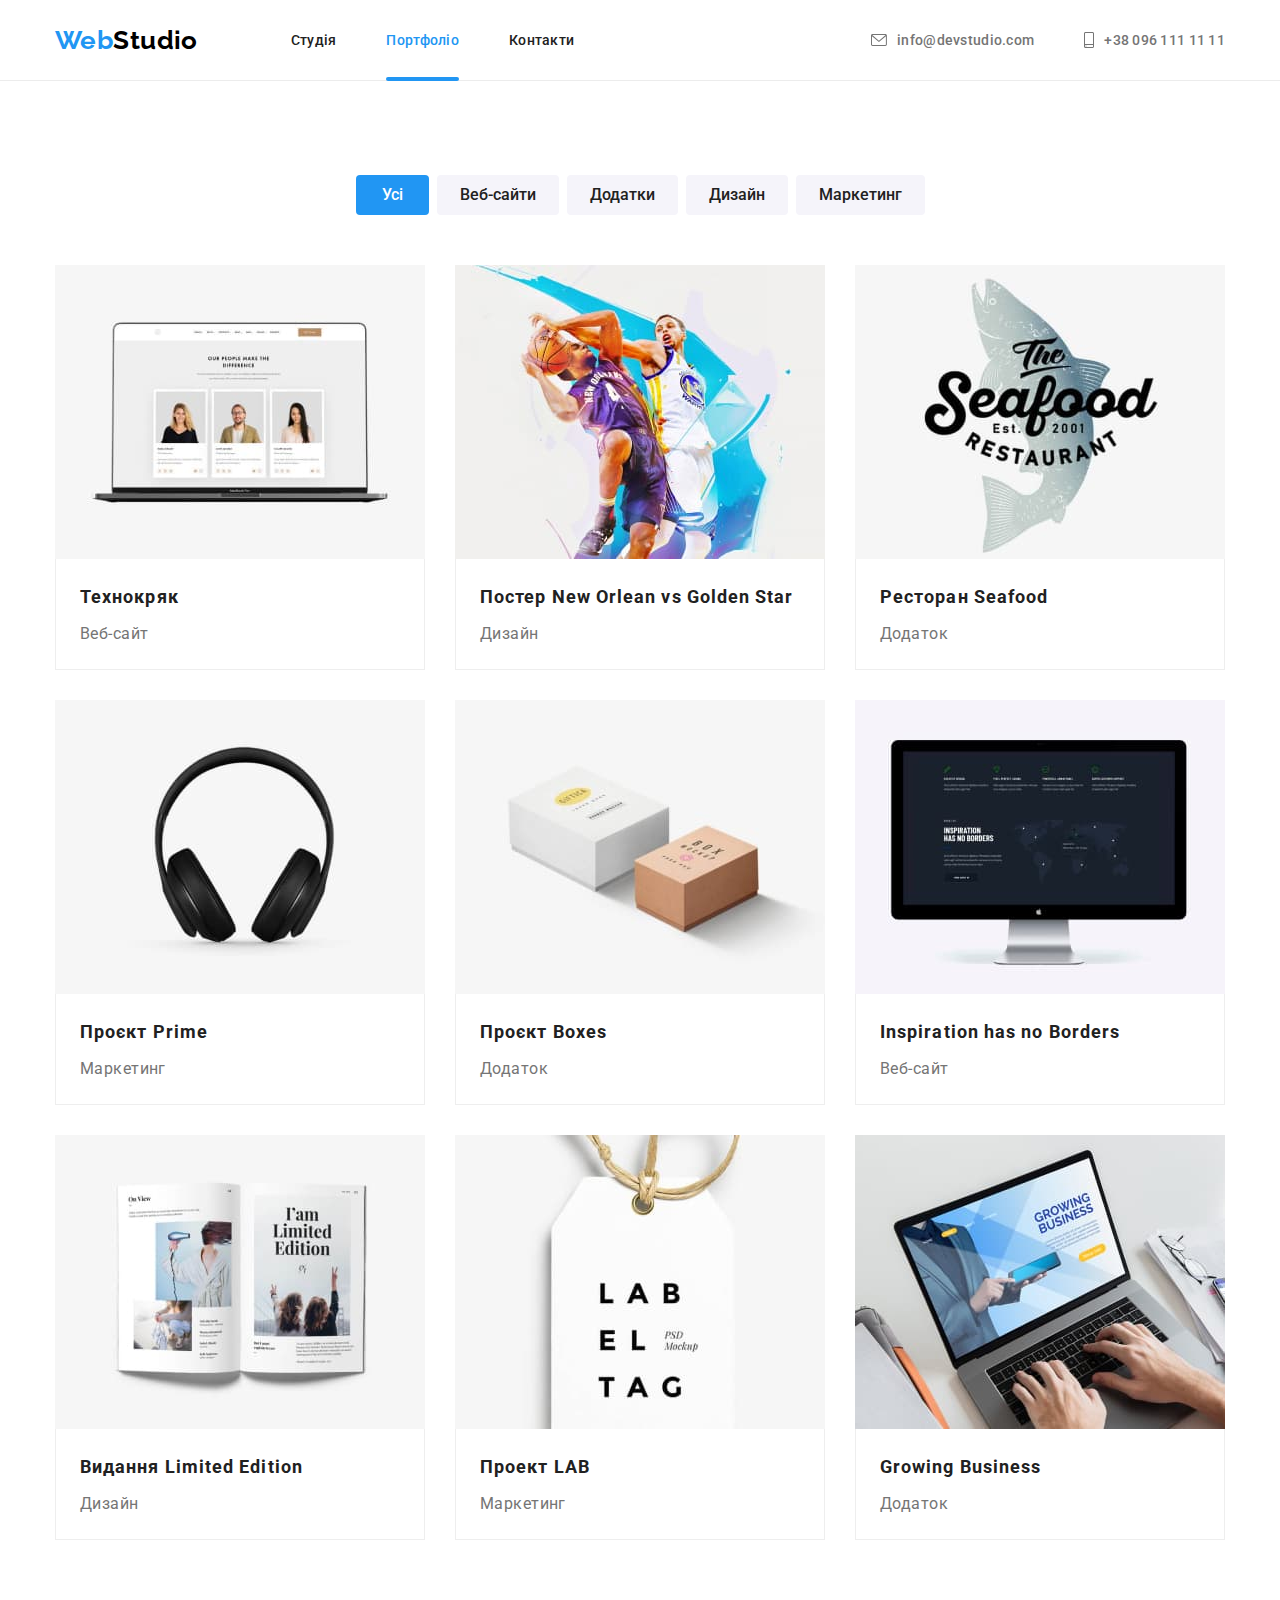
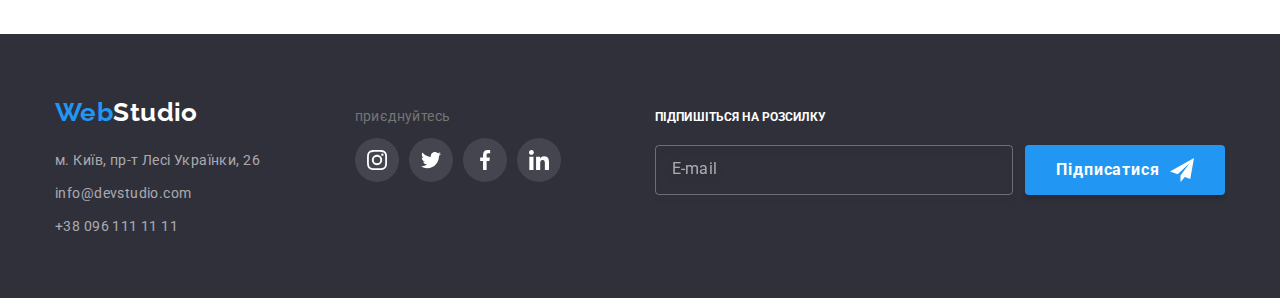
==== commit 68641d7e: "додає плейсхолдер, додає арифметичні обчислення line-haight" ====
--- a/portfolio.html
+++ b/portfolio.html
@@ -21,14 +21,14 @@
     />
 
     <!-- Style -->
-    <link rel="stylesheet" href="./css/style.css" />
+    <link rel="stylesheet" href="./css/main.min.css" />
   </head>
   <body class="body">
     <header class="header">
       <div class="container header__container">
         <nav class="nav">
           <a class="logo" href="./index.html"><span class="logo--accent">Web</span>Studio</a>
-          <ul class="nav__list list">
+          <ul class="nav__list">
             <li class="nav__item">
               <a class="nav__link" href="./index.html">Студія</a>
             </li>
@@ -40,7 +40,7 @@
             </li>
           </ul>
         </nav>
-        <ul class="contact list">
+        <ul class="contact">
           <li class="contact__item">
             <a class="contact__link" href="mailto:info@devstudio.com"
               ><svg class="contact__icon" width="16px" height="12px">
@@ -63,220 +63,220 @@
         <div class="container">
           <h1 class="visually-hidden">Приклади робіт. Портфоліо.</h1>
           <!-- Групування робіт по напрямкам -->
-          <ul class="portfolio-btn list">
-            <li class="item">
-              <button type="button" class="button current">Усі</button>
-            </li>
-            <li class="item">
-              <button type="button" class="button">Веб-сайти</button>
-            </li>
-            <li class="item">
-              <button type="button" class="button">Додатки</button>
-            </li>
-            <li class="item">
-              <button type="button" class="button">Дизайн</button>
-            </li>
-            <li class="item">
-              <button type="button" class="button">Маркетинг</button>
+          <ul class="btn-list btn-list--margin-bottom">
+            <li class="btn-list__item">
+              <button class="button button--current" type="button">Усі</button>
+            </li>
+            <li class="btn-list__item">
+              <button class="button" type="button">Веб-сайти</button>
+            </li>
+            <li class="btn-list__item">
+              <button class="button" type="button">Додатки</button>
+            </li>
+            <li class="btn-list__item">
+              <button class="button" type="button">Дизайн</button>
+            </li>
+            <li class="btn-list__item">
+              <button class="button" type="button">Маркетинг</button>
             </li>
           </ul>
           <!-- приклади робіт -->
-          <ul class="portfolio list">
-            <li class="portfolio-item">
-              <a class="portfolio-link" href="#">
-                <div class="overlay-box">
-                  <img
-                    class="portfolio-img"
+          <ul class="portfolio">
+            <li class="portfolio__item">
+              <a class="portfolio__link" href="#">
+                <div class="portfolio__overlay-box">
+                  <img
+                    class="portfolio__img"
                     src="./images/portfolio/tehnokriak.jpeg"
                     alt="ноутбук з відкритим в браузері сайтом"
                     width="370"
                     height="294"
                   />
-                  <p class="overlay-text">
-                    Ресурс пропонує комплексні пропозиції з різним рівнем функціоналу та сервісів.
-                    Все це дозволить відвідувачу отримати вичерпні відомості про компанію чи
-                    приватну особу.
-                  </p>
-                </div>
-                <div class="box">
-                  <h2 class="portfolio-title">Технокряк</h2>
-                  <p class="portfolio-text">Веб-сайт</p>
-                </div>
-              </a>
-            </li>
-            <li class="portfolio-item">
-              <a class="portfolio-link" href="#">
-                <div class="overlay-box">
-                  <img
-                    class="portfolio-img"
+                  <p class="portfolio__overlay-text">
+                    Ресурс пропонує комплексні пропозиції з різним рівнем функціоналу та сервісів.
+                    Все це дозволить відвідувачу отримати вичерпні відомості про компанію чи
+                    приватну особу.
+                  </p>
+                </div>
+                <div class="portfolio__meta">
+                  <h2 class="portfolio__title">Технокряк</h2>
+                  <p class="portfolio__text">Веб-сайт</p>
+                </div>
+              </a>
+            </li>
+            <li class="portfolio__item">
+              <a class="portfolio__link" href="#">
+                <div class="portfolio__overlay-box">
+                  <img
+                    class="portfolio__img"
                     src="./images/portfolio/golden-star.jpeg"
                     alt="Два баскетболісти, які в повітрі борються за мʼяч"
                     width="370"
                     height="294"
                   />
-                  <p class="overlay-text">
-                    Ресурс пропонує комплексні пропозиції з різним рівнем функціоналу та сервісів.
-                    Все це дозволить відвідувачу отримати вичерпні відомості про компанію чи
-                    приватну особу.
-                  </p>
-                </div>
-                <div class="box">
-                  <h2 class="portfolio-title">Постер New Orlean vs Golden Star</h2>
-                  <p class="portfolio-text">Дизайн</p>
-                </div>
-              </a>
-            </li>
-            <li class="portfolio-item">
-              <a class="portfolio-link" href="#">
-                <div class="overlay-box">
-                  <img
-                    class="portfolio-img"
+                  <p class="portfolio__overlay-text">
+                    Ресурс пропонує комплексні пропозиції з різним рівнем функціоналу та сервісів.
+                    Все це дозволить відвідувачу отримати вичерпні відомості про компанію чи
+                    приватну особу.
+                  </p>
+                </div>
+                <div class="portfolio__meta">
+                  <h2 class="portfolio__title">Постер New Orlean vs Golden Star</h2>
+                  <p class="portfolio__text">Дизайн</p>
+                </div>
+              </a>
+            </li>
+            <li class="portfolio__item">
+              <a class="portfolio__link" href="#">
+                <div class="portfolio__overlay-box">
+                  <img
+                    class="portfolio__img"
                     src="./images/portfolio/seafood.jpeg"
                     alt="Логотип ресторану морепродуктів"
                     width="370"
                     height="294"
                   />
-                  <p class="overlay-text">
-                    Ресурс пропонує комплексні пропозиції з різним рівнем функціоналу та сервісів.
-                    Все це дозволить відвідувачу отримати вичерпні відомості про компанію чи
-                    приватну особу.
-                  </p>
-                </div>
-                <div class="box">
-                  <h2 class="portfolio-title">Ресторан Seafood</h2>
-                  <p class="portfolio-text">Додаток</p>
-                </div>
-              </a>
-            </li>
-            <li class="portfolio-item">
-              <a class="portfolio-link" href="#">
-                <div class="overlay-box">
-                  <img
-                    class="portfolio-img"
+                  <p class="portfolio__overlay-text">
+                    Ресурс пропонує комплексні пропозиції з різним рівнем функціоналу та сервісів.
+                    Все це дозволить відвідувачу отримати вичерпні відомості про компанію чи
+                    приватну особу.
+                  </p>
+                </div>
+                <div class="portfolio__meta">
+                  <h2 class="portfolio__title">Ресторан Seafood</h2>
+                  <p class="portfolio__text">Додаток</p>
+                </div>
+              </a>
+            </li>
+            <li class="portfolio__item">
+              <a class="portfolio__link" href="#">
+                <div class="portfolio__overlay-box">
+                  <img
+                    class="portfolio__img"
                     src="./images/portfolio/prime.jpeg"
                     alt="Чорні навушники на білому фоні"
                     width="370"
                     height="294"
                   />
-                  <p class="overlay-text">
-                    Ресурс пропонує комплексні пропозиції з різним рівнем функціоналу та сервісів.
-                    Все це дозволить відвідувачу отримати вичерпні відомості про компанію чи
-                    приватну особу.
-                  </p>
-                </div>
-                <div class="box">
-                  <h2 class="portfolio-title">Проєкт Prime</h2>
-                  <p class="portfolio-text">Маркетинг</p>
-                </div>
-              </a>
-            </li>
-            <li class="portfolio-item">
-              <a class="portfolio-link" href="#">
-                <div class="overlay-box">
-                  <img
-                    class="portfolio-img"
+                  <p class="portfolio__overlay-text">
+                    Ресурс пропонує комплексні пропозиції з різним рівнем функціоналу та сервісів.
+                    Все це дозволить відвідувачу отримати вичерпні відомості про компанію чи
+                    приватну особу.
+                  </p>
+                </div>
+                <div class="portfolio__meta">
+                  <h2 class="portfolio__title">Проєкт Prime</h2>
+                  <p class="portfolio__text">Маркетинг</p>
+                </div>
+              </a>
+            </li>
+            <li class="portfolio__item">
+              <a class="portfolio__link" href="#">
+                <div class="portfolio__overlay-box">
+                  <img
+                    class="portfolio__img"
                     src="./images/portfolio/boxes.jpeg"
                     alt="Дві коробки на білому фоні"
                     width="370"
                     height="294"
                   />
-                  <p class="overlay-text">
-                    Ресурс пропонує комплексні пропозиції з різним рівнем функціоналу та сервісів.
-                    Все це дозволить відвідувачу отримати вичерпні відомості про компанію чи
-                    приватну особу.
-                  </p>
-                </div>
-                <div class="box">
-                  <h2 class="portfolio-title">Проєкт Boxes</h2>
-                  <p class="portfolio-text">Додаток</p>
-                </div>
-              </a>
-            </li>
-            <li class="portfolio-item">
-              <a class="portfolio-link" href="#">
-                <div class="overlay-box">
-                  <img
-                    class="portfolio-img"
+                  <p class="portfolio__overlay-text">
+                    Ресурс пропонує комплексні пропозиції з різним рівнем функціоналу та сервісів.
+                    Все це дозволить відвідувачу отримати вичерпні відомості про компанію чи
+                    приватну особу.
+                  </p>
+                </div>
+                <div class="portfolio__meta">
+                  <h2 class="portfolio__title">Проєкт Boxes</h2>
+                  <p class="portfolio__text">Додаток</p>
+                </div>
+              </a>
+            </li>
+            <li class="portfolio__item">
+              <a class="portfolio__link" href="#">
+                <div class="portfolio__overlay-box">
+                  <img
+                    class="portfolio__img"
                     src="./images/portfolio/insp.jpeg"
                     alt="IMac на білому фоні з запущеним веб-сайтом"
                     width="370"
                     height="294"
                   />
-                  <p class="overlay-text">
-                    Ресурс пропонує комплексні пропозиції з різним рівнем функціоналу та сервісів.
-                    Все це дозволить відвідувачу отримати вичерпні відомості про компанію чи
-                    приватну особу.
-                  </p>
-                </div>
-                <div class="box">
-                  <h2 class="portfolio-title">Inspiration has no Borders</h2>
-                  <p class="portfolio-text">Веб-сайт</p>
-                </div>
-              </a>
-            </li>
-            <li class="portfolio-item">
-              <a class="portfolio-link" href="#">
-                <div class="overlay-box">
-                  <img
-                    class="portfolio-img"
+                  <p class="portfolio__overlay-text">
+                    Ресурс пропонує комплексні пропозиції з різним рівнем функціоналу та сервісів.
+                    Все це дозволить відвідувачу отримати вичерпні відомості про компанію чи
+                    приватну особу.
+                  </p>
+                </div>
+                <div class="portfolio__meta">
+                  <h2 class="portfolio__title">Inspiration has no Borders</h2>
+                  <p class="portfolio__text">Веб-сайт</p>
+                </div>
+              </a>
+            </li>
+            <li class="portfolio__item">
+              <a class="portfolio__link" href="#">
+                <div class="portfolio__overlay-box">
+                  <img
+                    class="portfolio__img"
                     src="./images/portfolio/limited-edition.jpeg"
                     alt="Відкритий журнал"
                     width="370"
                     height="294"
                   />
-                  <p class="overlay-text">
-                    Ресурс пропонує комплексні пропозиції з різним рівнем функціоналу та сервісів.
-                    Все це дозволить відвідувачу отримати вичерпні відомості про компанію чи
-                    приватну особу.
-                  </p>
-                </div>
-                <div class="box">
-                  <h2 class="portfolio-title">Видання Limited Edition</h2>
-                  <p class="portfolio-text">Дизайн</p>
-                </div>
-              </a>
-            </li>
-            <li class="portfolio-item">
-              <a class="portfolio-link" href="#">
-                <div class="overlay-box">
-                  <img
-                    class="portfolio-img"
+                  <p class="portfolio__overlay-text">
+                    Ресурс пропонує комплексні пропозиції з різним рівнем функціоналу та сервісів.
+                    Все це дозволить відвідувачу отримати вичерпні відомості про компанію чи
+                    приватну особу.
+                  </p>
+                </div>
+                <div class="portfolio__meta">
+                  <h2 class="portfolio__title">Видання Limited Edition</h2>
+                  <p class="portfolio__text">Дизайн</p>
+                </div>
+              </a>
+            </li>
+            <li class="portfolio__item">
+              <a class="portfolio__link" href="#">
+                <div class="portfolio__overlay-box">
+                  <img
+                    class="portfolio__img"
                     src="./images/portfolio/lab.jpeg"
                     alt="Логотип у вигляді бірки з назвою компанії"
                     width="370"
                     height="294"
                   />
-                  <p class="overlay-text">
-                    Ресурс пропонує комплексні пропозиції з різним рівнем функціоналу та сервісів.
-                    Все це дозволить відвідувачу отримати вичерпні відомості про компанію чи
-                    приватну особу.
-                  </p>
-                </div>
-                <div class="box">
-                  <h2 class="portfolio-title">Проект LAB</h2>
-                  <p class="portfolio-text">Маркетинг</p>
-                </div>
-              </a>
-            </li>
-            <li class="portfolio-item">
-              <a class="portfolio-link" href="#">
-                <div class="overlay-box">
-                  <img
-                    class="portfolio-img"
+                  <p class="portfolio__overlay-text">
+                    Ресурс пропонує комплексні пропозиції з різним рівнем функціоналу та сервісів.
+                    Все це дозволить відвідувачу отримати вичерпні відомості про компанію чи
+                    приватну особу.
+                  </p>
+                </div>
+                <div class="portfolio__meta">
+                  <h2 class="portfolio__title">Проект LAB</h2>
+                  <p class="portfolio__text">Маркетинг</p>
+                </div>
+              </a>
+            </li>
+            <li class="portfolio__item">
+              <a class="portfolio__link" href="#">
+                <div class="portfolio__overlay-box">
+                  <img
+                    class="portfolio__img"
                     src="./images/portfolio/growing-busines.jpeg"
                     alt="Ноутбук на якому дві руки друкує текст"
                     width="370"
                     height="294"
                   />
-                  <p class="overlay-text">
-                    Ресурс пропонує комплексні пропозиції з різним рівнем функціоналу та сервісів.
-                    Все це дозволить відвідувачу отримати вичерпні відомості про компанію чи
-                    приватну особу.
-                  </p>
-                </div>
-                <div class="box">
-                  <h2 class="portfolio-title">Growing Business</h2>
-                  <p class="portfolio-text">Додаток</p>
+                  <p class="portfolio__overlay-text">
+                    Ресурс пропонує комплексні пропозиції з різним рівнем функціоналу та сервісів.
+                    Все це дозволить відвідувачу отримати вичерпні відомості про компанію чи
+                    приватну особу.
+                  </p>
+                </div>
+                <div class="portfolio__meta">
+                  <h2 class="portfolio__title">Growing Business</h2>
+                  <p class="portfolio__text">Додаток</p>
                 </div>
               </a>
             </li>
@@ -291,7 +291,7 @@
             ><span class="logo--accent">Web</span>Studio</a
           >
           <address class="adress">
-            <ul class="adress__list list">
+            <ul class="adress__list">
               <li class="adress__item">
                 <a class="adress__link" href="">м. Київ, пр-т Лесі Українки, 26</a>
               </li>
@@ -306,7 +306,7 @@
         </div>
         <div class="footer__social-box">
           <p class="footer-text">приєднуйтесь</p>
-          <ul class="social-networks list">
+          <ul class="social-networks">
             <li class="social-networks__item">
               <a
                 class="social-networks__link social-networks__link--white"
--- a/css/main.min.css
+++ b/css/main.min.css
@@ -0,0 +1 @@
+.visually-hidden{position:absolute;white-space:nowrap;width:1px;height:1px;overflow:hidden;border:0;padding:0;clip:rect(0 0 0 0);-webkit-clip-path:inset(50%);clip-path:inset(50%);margin:-1px}.container{max-width:1200px;margin-left:auto;margin-right:auto;padding:0 15px}.portfolio,.btn-list,.adress__list,.clients,.social-networks,.team-card-set,.services-list,.advantages-set,.contact,.nav__list{padding:0;margin:0;list-style:none}.body{font-family:Roboto,sans-serif;font-size:14px;letter-spacing:.03em;color:#757575;background-color:#fff}.section{padding:94px 0;max-width:1600px;margin-right:auto;margin-left:auto}.section-title{margin-top:0;margin-bottom:50px;font-size:36px;line-height:1.17;text-align:center;color:#212121}.section--secondary-bg-color{background-color:#f5f4fa}.header{border-bottom:1px solid #ececec}.header__container{display:-webkit-box;display:-ms-flexbox;display:flex;-webkit-box-align:center;-ms-flex-align:center;align-items:center;-webkit-box-pack:justify;-ms-flex-pack:justify;justify-content:space-between}.nav{display:-webkit-box;display:-ms-flexbox;display:flex;-webkit-box-align:center;-ms-flex-align:center;align-items:center;gap:93px}.nav__list{display:-webkit-box;display:-ms-flexbox;display:flex}.nav__item:not(:last-child){margin-right:50px}.nav__link{display:inline-block;padding-top:32px;padding-bottom:32px;font-weight:500;line-height:1.1428571429;letter-spacing:.02em;color:#212121;text-decoration:none;-webkit-transition:color 250ms cubic-bezier(0.4, 0, 0.2, 1);transition:color 250ms cubic-bezier(0.4, 0, 0.2, 1)}.nav__link:hover,.nav__link:focus{color:#2196f3}.nav__link--current{position:relative;color:#2196f3}.nav__link--current::after{position:absolute;left:0;bottom:-1px;display:block;content:"";background-color:#2196f3;border-radius:2px;width:100%;height:4px}.logo{display:block;font-family:Raleway,sans-serif;font-weight:700;font-size:26px;line-height:1.1923076923;color:#000;text-decoration:none}.logo--accent{color:#2196f3}.contact{display:-webkit-box;display:-ms-flexbox;display:flex}.contact__item:not(:last-child){margin-right:50px}.contact__link{display:-webkit-box;display:-ms-flexbox;display:flex;gap:10px;-webkit-box-align:center;-ms-flex-align:center;align-items:center;padding-top:32px;padding-bottom:32px;font-weight:500;line-height:1.1428571429;letter-spacing:.02em;color:currentColor;text-decoration:none;-webkit-transition:color 250ms cubic-bezier(0.4, 0, 0.2, 1);transition:color 250ms cubic-bezier(0.4, 0, 0.2, 1)}.contact__link:hover,.contact__link:focus{color:#2196f3}.contact__icon{fill:currentColor}.hero{padding-top:200px;padding-bottom:200px;background-color:#c4c4c4;text-align:center;max-width:1600px;margin-right:auto;margin-left:auto;background-image:-webkit-gradient(linear, left top, right top, from(rgba(47, 48, 58, 0.4)), to(rgba(47, 48, 58, 0.4))),url(../images/bg/hero-bg.jpeg);background-image:linear-gradient(to right, rgba(47, 48, 58, 0.4), rgba(47, 48, 58, 0.4)),url(../images/bg/hero-bg.jpeg);background-repeat:no-repeat;background-position:center;background-size:cover}.hero__title{margin-top:0;margin-bottom:30px;margin-left:auto;margin-right:auto;width:696px;font-weight:900;font-size:44px;line-height:1.3636363636;letter-spacing:.06em;text-transform:uppercase;color:#fff}.hero__button{padding:10px 32px;font-weight:700;font-size:16px;line-height:1.875;letter-spacing:.06em;color:#fff;background-color:#2196f3;border:none;-webkit-box-shadow:0px 4px 4px rgba(0,0,0,.15);box-shadow:0px 4px 4px rgba(0,0,0,.15);border-radius:4px;cursor:pointer}.backdrop{position:fixed;top:0;left:0;width:100%;height:100%;background-color:rgba(0,0,0,.2);opacity:1;visibility:visible;z-index:999;-webkit-transition:opacity 250ms cubic-bezier(0.4, 0, 0.2, 1),visibility 250ms cubic-bezier(0.4, 0, 0.2, 1);transition:opacity 250ms cubic-bezier(0.4, 0, 0.2, 1),visibility 250ms cubic-bezier(0.4, 0, 0.2, 1)}.backdrop.is-hidden{visibility:hidden;opacity:0;pointer-events:none}.modal{position:absolute;top:50%;left:50%;-webkit-transform:translate(-50%, -50%) scale(1);transform:translate(-50%, -50%) scale(1);opacity:1;width:528px;padding:40px;background-color:#fff;-webkit-box-shadow:0px 1px 3px rgba(0,0,0,.12),0px 1px 1px rgba(0,0,0,.14),0px 2px 1px rgba(0,0,0,.2);box-shadow:0px 1px 3px rgba(0,0,0,.12),0px 1px 1px rgba(0,0,0,.14),0px 2px 1px rgba(0,0,0,.2);border-radius:4px;-webkit-transition:opacity 250ms cubic-bezier(0.4, 0, 0.2, 1),-webkit-transform 250ms cubic-bezier(0.4, 0, 0.2, 1);transition:opacity 250ms cubic-bezier(0.4, 0, 0.2, 1),-webkit-transform 250ms cubic-bezier(0.4, 0, 0.2, 1);transition:transform 250ms cubic-bezier(0.4, 0, 0.2, 1),opacity 250ms cubic-bezier(0.4, 0, 0.2, 1);transition:transform 250ms cubic-bezier(0.4, 0, 0.2, 1),opacity 250ms cubic-bezier(0.4, 0, 0.2, 1),-webkit-transform 250ms cubic-bezier(0.4, 0, 0.2, 1)}.backdrop.is-hidden .modal{-webkit-transform:translate(-50%, -50%) scale(0.9);transform:translate(-50%, -50%) scale(0.9);opacity:0}.modal__close-btn{display:-webkit-box;display:-ms-flexbox;display:flex;-webkit-box-align:center;-ms-flex-align:center;align-items:center;-webkit-box-pack:center;-ms-flex-pack:center;justify-content:center;position:absolute;top:8px;right:8px;padding:0;width:30px;height:30px;border:1px solid rgba(0,0,0,.1);background-color:inherit;border-radius:50%;cursor:pointer;-webkit-transition:fill 250ms cubic-bezier(0.4, 0, 0.2, 1);transition:fill 250ms cubic-bezier(0.4, 0, 0.2, 1)}.modal__close-btn:hover,.modal__close-btn:focus{fill:#2196f3}.order-form__title{display:block;font-size:20px;line-height:1.15;text-align:center;color:#212121;margin-top:0;margin-bottom:12px}.order-form__button{font-family:inherit;font-weight:700;font-size:16px;line-height:1.875;text-align:center;letter-spacing:.06em;color:#fff;background:#2196f3;-webkit-box-shadow:0px 4px 4px rgba(0,0,0,0);box-shadow:0px 4px 4px rgba(0,0,0,0);border:rgba(0,0,0,0);border-radius:4px;min-width:200px;min-height:50px;cursor:pointer;-webkit-transition:-webkit-box-shadow 250ms cubic-bezier(0.4, 0, 0.2, 1);transition:-webkit-box-shadow 250ms cubic-bezier(0.4, 0, 0.2, 1);transition:box-shadow 250ms cubic-bezier(0.4, 0, 0.2, 1);transition:box-shadow 250ms cubic-bezier(0.4, 0, 0.2, 1), -webkit-box-shadow 250ms cubic-bezier(0.4, 0, 0.2, 1)}.order-form__button:hover,.order-form__button:focus{-webkit-box-shadow:0px 4px 4px rgba(0,0,0,.15);box-shadow:0px 4px 4px rgba(0,0,0,.15)}.user-data{display:block;width:100%}.user-data--margin-bottom{margin-bottom:20px}.field{display:block;width:100%;text-align:start}.field--margin-bottom{margin-bottom:10px}.field__name{display:block;margin-bottom:4px;width:100%;font-size:12px;line-height:1.1666666667;letter-spacing:.01em}.field__input-wrapper{display:block;position:relative;width:100%}.field__icon{position:absolute;top:50%;left:12px;-webkit-transform:translate(0, -50%);transform:translate(0, -50%);-webkit-transition:fill 250ms cubic-bezier(0.4, 0, 0.2, 1);transition:fill 250ms cubic-bezier(0.4, 0, 0.2, 1)}.field__input{display:block;width:100%;min-height:40px;padding-left:42px;border:1px solid rgba(33,33,33,.2);border-radius:4px;font-size:12px;line-height:1.1666666667;letter-spacing:.01em;color:currentColor;-webkit-transition:border-color 250ms cubic-bezier(0.4, 0, 0.2, 1);transition:border-color 250ms cubic-bezier(0.4, 0, 0.2, 1)}.field__input:focus+.field__icon{fill:#2196f3}.field__input:focus{border-color:#2196f3;outline:none}.field__textarea{resize:none;min-height:120px;padding:12px 16px}.field__input::-webkit-input-placeholder{font-size:12px;line-height:1.1666666667;letter-spacing:.01em;color:rgba(117,117,117,.5)}.field__input::-moz-placeholder{font-size:12px;line-height:1.1666666667;letter-spacing:.01em;color:rgba(117,117,117,.5)}.field__input:-ms-input-placeholder{font-size:12px;line-height:1.1666666667;letter-spacing:.01em;color:rgba(117,117,117,.5)}.field__input::-ms-input-placeholder{font-size:12px;line-height:1.1666666667;letter-spacing:.01em;color:rgba(117,117,117,.5)}.field__input::placeholder{font-size:12px;line-height:1.1666666667;letter-spacing:.01em;color:rgba(117,117,117,.5)}.subscription-option{width:100%}.subscription-option--margin-bottom{margin-bottom:30px}.checkbox-field{position:relative;display:-webkit-box;display:-ms-flexbox;display:flex;-webkit-box-align:center;-ms-flex-align:center;align-items:center;-webkit-box-pack:center;-ms-flex-pack:center;justify-content:center;line-height:1.7142857143}.checkbox-field__input{position:absolute;white-space:nowrap;width:1px;height:1px;overflow:hidden;border:0;padding:0;clip:rect(0 0 0 0);-webkit-clip-path:inset(50%);clip-path:inset(50%);margin:-1px}.checkbox-field__icon{margin-right:10px;fill:rgba(0,0,0,0);border:2px solid #212121;border-radius:4px;-webkit-transition:fill 250ms cubic-bezier(0.4, 0, 0.2, 1),background-color 250ms cubic-bezier(0.4, 0, 0.2, 1),border 250ms cubic-bezier(0.4, 0, 0.2, 1);transition:fill 250ms cubic-bezier(0.4, 0, 0.2, 1),background-color 250ms cubic-bezier(0.4, 0, 0.2, 1),border 250ms cubic-bezier(0.4, 0, 0.2, 1)}.checkbox-field__input:checked+.checkbox-field__icon{border:2px solid rgba(0,0,0,0);fill:#fff;background-color:#2196f3}.checkbox-field__input:focus+.checkbox-field__icon{border:2px solid #2196f3}.checkbox-field__link{color:#2196f3}.advantage-section--padding-top{padding-top:94px;padding-bottom:0}.advantages-set{display:-webkit-box;display:-ms-flexbox;display:flex;gap:30px}.advantages-set__item{-ms-flex-preferred-size:270px;flex-basis:270px}.advantages-set__icon-box{display:-webkit-box;display:-ms-flexbox;display:flex;-webkit-box-align:center;-ms-flex-align:center;align-items:center;-webkit-box-pack:center;-ms-flex-pack:center;justify-content:center;min-height:120px;margin-bottom:30px;background-color:#f5f4fa}.advantages-set__title{margin-top:0;margin-bottom:10px;line-height:1.1428571429;text-transform:uppercase;color:#212121}.advantages-set__text{margin-top:0;margin-bottom:0;line-height:1.7142857143}.services-list{display:-webkit-box;display:-ms-flexbox;display:flex;-webkit-box-pack:justify;-ms-flex-pack:justify;justify-content:space-between}.services-card{position:relative}.services-card__img{display:block}.services-card__title{position:absolute;left:0;bottom:0;width:100%;margin:0;padding:27px 0;min-height:70px;line-height:.875;text-align:center;text-transform:uppercase;color:#fff;background:rgba(47,48,58,.8)}.team-card-set{display:-webkit-box;display:-ms-flexbox;display:flex;-webkit-box-pack:justify;-ms-flex-pack:justify;justify-content:space-between}.employee-card{text-align:center;width:270px;background:#fff;-webkit-box-shadow:0px 1px 3px rgba(0,0,0,.12),0px 1px 1px rgba(0,0,0,.14),0px 2px 1px rgba(0,0,0,.2);box-shadow:0px 1px 3px rgba(0,0,0,.12),0px 1px 1px rgba(0,0,0,.14),0px 2px 1px rgba(0,0,0,.2);border-radius:0px 0px 4px 4px}.employee-card__img{display:block;margin-top:0;margin-bottom:0}.employee-card__title{margin-top:0;margin-bottom:10px;padding-top:30px;font-weight:500;font-size:16px;line-height:1.1875;color:#212121}.employee-card__position{margin-top:0;margin-bottom:0;padding-bottom:16px;font-size:16px;line-height:1.1875}.social-networks{display:-webkit-box;display:-ms-flexbox;display:flex;gap:10px;-webkit-box-pack:center;-ms-flex-pack:center;justify-content:center}.social-networks--margin-bottom{margin-bottom:30px}.social-networks__link{display:-webkit-box;display:-ms-flexbox;display:flex;-webkit-box-align:center;-ms-flex-align:center;align-items:center;-webkit-box-pack:center;-ms-flex-pack:center;justify-content:center;min-width:44px;min-height:44px;border-radius:50%;text-decoration:none;fill:#afb1b8;-webkit-transition:fill 250ms cubic-bezier(0.4, 0, 0.2, 1),background-color 250ms cubic-bezier(0.4, 0, 0.2, 1);transition:fill 250ms cubic-bezier(0.4, 0, 0.2, 1),background-color 250ms cubic-bezier(0.4, 0, 0.2, 1)}.social-networks__link--white{fill:#fff;background-color:rgba(255,255,255,.1)}.social-networks__link:hover,.social-networks__link:focus{fill:#fff;background-color:#2196f3}.clients{display:-webkit-box;display:-ms-flexbox;display:flex;gap:30px;-webkit-box-pack:center;-ms-flex-pack:center;justify-content:center}.clients__link{display:-webkit-box;display:-ms-flexbox;display:flex;min-width:170px;min-height:92px;-webkit-box-pack:center;-ms-flex-pack:center;justify-content:center;-webkit-box-align:center;-ms-flex-align:center;align-items:center;text-decoration:none;fill:#afb1b8;border:1px solid #afb1b8;border-radius:4px;-webkit-transition:fill 250ms cubic-bezier(0.4, 0, 0.2, 1),border 250ms cubic-bezier(0.4, 0, 0.2, 1);transition:fill 250ms cubic-bezier(0.4, 0, 0.2, 1),border 250ms cubic-bezier(0.4, 0, 0.2, 1)}.clients__link:hover,.clients__link:focus{fill:#2196f3;border:1px solid #2196f3}.footer{padding-top:60px;padding-bottom:60px;background-color:#2f303a}.footer__container{display:-webkit-box;display:-ms-flexbox;display:flex;-webkit-box-align:baseline;-ms-flex-align:baseline;align-items:baseline;-webkit-box-pack:justify;-ms-flex-pack:justify;justify-content:space-between}.footer__logo{color:#fff;margin-bottom:20px}.footer__text-title{margin-top:0;margin-bottom:20px;font-style:normal;font-weight:700;line-height:1.1428571429;text-transform:uppercase;color:#fff}.adress{font-style:inherit}.adress__item:not(:last-child){margin-bottom:9px}.adress__link{line-height:1.7142857143;color:rgba(255,255,255,.6);text-decoration:none;-webkit-transition:color 250ms cubic-bezier(0.4, 0, 0.2, 1);transition:color 250ms cubic-bezier(0.4, 0, 0.2, 1)}.adress__link:hover,.adress__link:focus{color:#2196f3}.footer-form{display:-webkit-box;display:-ms-flexbox;display:flex;gap:12px;-webkit-box-align:end;-ms-flex-align:end;align-items:flex-end;-webkit-box-pack:center;-ms-flex-pack:center;justify-content:center}.footer-form__name{display:block;margin-top:0;margin-bottom:20px;font-style:normal;font-weight:700;line-height:1.1428571429;text-transform:uppercase;color:#fff}.footer-form__input{padding-left:16px;min-width:358px;min-height:50px;background-color:rgba(0,0,0,0);border:1px solid rgba(255,255,255,.3);-webkit-filter:drop-shadow(0px 4px 4px rgba(0, 0, 0, 0.15));filter:drop-shadow(0px 4px 4px rgba(0, 0, 0, 0.15));border-radius:4px;color:#fff;-webkit-transition:border-color 250ms cubic-bezier(0.4, 0, 0.2, 1);transition:border-color 250ms cubic-bezier(0.4, 0, 0.2, 1)}.footer-form__input::-webkit-input-placeholder{font-size:16px;line-height:1.25;color:rgba(255,255,255,.6)}.footer-form__input::-moz-placeholder{font-size:16px;line-height:1.25;color:rgba(255,255,255,.6)}.footer-form__input:-ms-input-placeholder{font-size:16px;line-height:1.25;color:rgba(255,255,255,.6)}.footer-form__input::-ms-input-placeholder{font-size:16px;line-height:1.25;color:rgba(255,255,255,.6)}.footer-form__input::placeholder{font-size:16px;line-height:1.25;color:rgba(255,255,255,.6)}.footer-form__input:focus{border-color:#2196f3;outline:none}.footer-form__btn{display:-webkit-box;display:-ms-flexbox;display:flex;gap:10px;-webkit-box-align:center;-ms-flex-align:center;align-items:center;-webkit-box-pack:center;-ms-flex-pack:center;justify-content:center;background:#2196f3;-webkit-box-shadow:0px 4px 4px rgba(0,0,0,.15);box-shadow:0px 4px 4px rgba(0,0,0,.15);border-radius:4px;border:1px solid rgba(0,0,0,0);font-weight:700;font-size:16px;line-height:1.875;letter-spacing:.06em;color:#fff;min-height:50px;min-width:200px;margin:0;padding:0;cursor:pointer}.footer-form__icon{fill:#fff}.btn-list{display:-webkit-box;display:-ms-flexbox;display:flex;-webkit-box-pack:center;-ms-flex-pack:center;justify-content:center}.btn-list--margin-bottom{margin-bottom:50px}.btn-list__item:not(:last-child){margin-right:8px}.button{display:inline-block;border-radius:4px;border:1px solid rgba(0,0,0,0);padding:6px 22px;min-width:73px;font-family:inherit;font-weight:500;font-size:16px;line-height:1.625;color:#212121;background-color:#f5f4fa;-webkit-box-shadow:0px 1px 1px rgba(0,0,0,0),0px 4px 4px rgba(0,0,0,0),1px 4px 6px rgba(0,0,0,0);box-shadow:0px 1px 1px rgba(0,0,0,0),0px 4px 4px rgba(0,0,0,0),1px 4px 6px rgba(0,0,0,0);cursor:pointer;-webkit-transition:color 250ms cubic-bezier(0.4, 0, 0.2, 1),background-color 250ms cubic-bezier(0.4, 0, 0.2, 1),-webkit-box-shadow 250ms cubic-bezier(0.4, 0, 0.2, 1);transition:color 250ms cubic-bezier(0.4, 0, 0.2, 1),background-color 250ms cubic-bezier(0.4, 0, 0.2, 1),-webkit-box-shadow 250ms cubic-bezier(0.4, 0, 0.2, 1);transition:color 250ms cubic-bezier(0.4, 0, 0.2, 1),background-color 250ms cubic-bezier(0.4, 0, 0.2, 1),box-shadow 250ms cubic-bezier(0.4, 0, 0.2, 1);transition:color 250ms cubic-bezier(0.4, 0, 0.2, 1),background-color 250ms cubic-bezier(0.4, 0, 0.2, 1),box-shadow 250ms cubic-bezier(0.4, 0, 0.2, 1),-webkit-box-shadow 250ms cubic-bezier(0.4, 0, 0.2, 1)}.button--current{background-color:#2196f3;color:#fff}.button:hover,.button:focus{color:#fff;background-color:#2196f3;-webkit-box-shadow:0px 1px 1px rgba(0,0,0,.12),0px 4px 4px rgba(0,0,0,.06),1px 4px 6px rgba(0,0,0,.16);box-shadow:0px 1px 1px rgba(0,0,0,.12),0px 4px 4px rgba(0,0,0,.06),1px 4px 6px rgba(0,0,0,.16)}.portfolio{display:-webkit-box;display:-ms-flexbox;display:flex;-ms-flex-wrap:wrap;flex-wrap:wrap;gap:30px}.portfolio__link{display:inline-block;color:currentColor;text-decoration:none;-webkit-box-shadow:0px 1px 1px rgba(0,0,0,0),0px 4px 4px rgba(0,0,0,0),1px 4px 6px rgba(0,0,0,0);box-shadow:0px 1px 1px rgba(0,0,0,0),0px 4px 4px rgba(0,0,0,0),1px 4px 6px rgba(0,0,0,0);-webkit-transition:-webkit-box-shadow 250ms cubic-bezier(0.4, 0, 0.2, 1);transition:-webkit-box-shadow 250ms cubic-bezier(0.4, 0, 0.2, 1);transition:box-shadow 250ms cubic-bezier(0.4, 0, 0.2, 1);transition:box-shadow 250ms cubic-bezier(0.4, 0, 0.2, 1), -webkit-box-shadow 250ms cubic-bezier(0.4, 0, 0.2, 1)}.portfolio__link:hover,.portfolio__link:focus{-webkit-box-shadow:0px 1px 1px rgba(0,0,0,.12),0px 4px 4px rgba(0,0,0,.06),1px 4px 6px rgba(0,0,0,.16);box-shadow:0px 1px 1px rgba(0,0,0,.12),0px 4px 4px rgba(0,0,0,.06),1px 4px 6px rgba(0,0,0,.16)}.portfolio__overlay-box{position:relative;overflow:hidden}.portfolio__img{display:block}.portfolio__overlay-text{position:absolute;top:0;left:0;margin:0;padding:63px 24px;font-weight:400;font-size:18px;line-height:1.5555555556;color:#fff;background-color:rgba(33,150,243,.9);-webkit-transform:translateY(100%);transform:translateY(100%);-webkit-transition:-webkit-transform 250ms cubic-bezier(0.4, 0, 0.2, 1);transition:-webkit-transform 250ms cubic-bezier(0.4, 0, 0.2, 1);transition:transform 250ms cubic-bezier(0.4, 0, 0.2, 1);transition:transform 250ms cubic-bezier(0.4, 0, 0.2, 1), -webkit-transform 250ms cubic-bezier(0.4, 0, 0.2, 1)}.portfolio__link:hover .portfolio__overlay-text,.portfolio__link:hover .portfolio__overlay-text{-webkit-transform:translateY(0);transform:translateY(0)}.portfolio__meta{padding:20px 24px;border-right:1px solid #eee;border-bottom:1px solid #eee;border-left:1px solid #eee}.portfolio__title{margin-top:0;margin-bottom:4px;font-size:18px;line-height:2;letter-spacing:.06em;color:#212121}.portfolio__text{margin-top:0;margin-bottom:0;font-size:16px;line-height:1.875}/*# sourceMappingURL=main.min.css.map */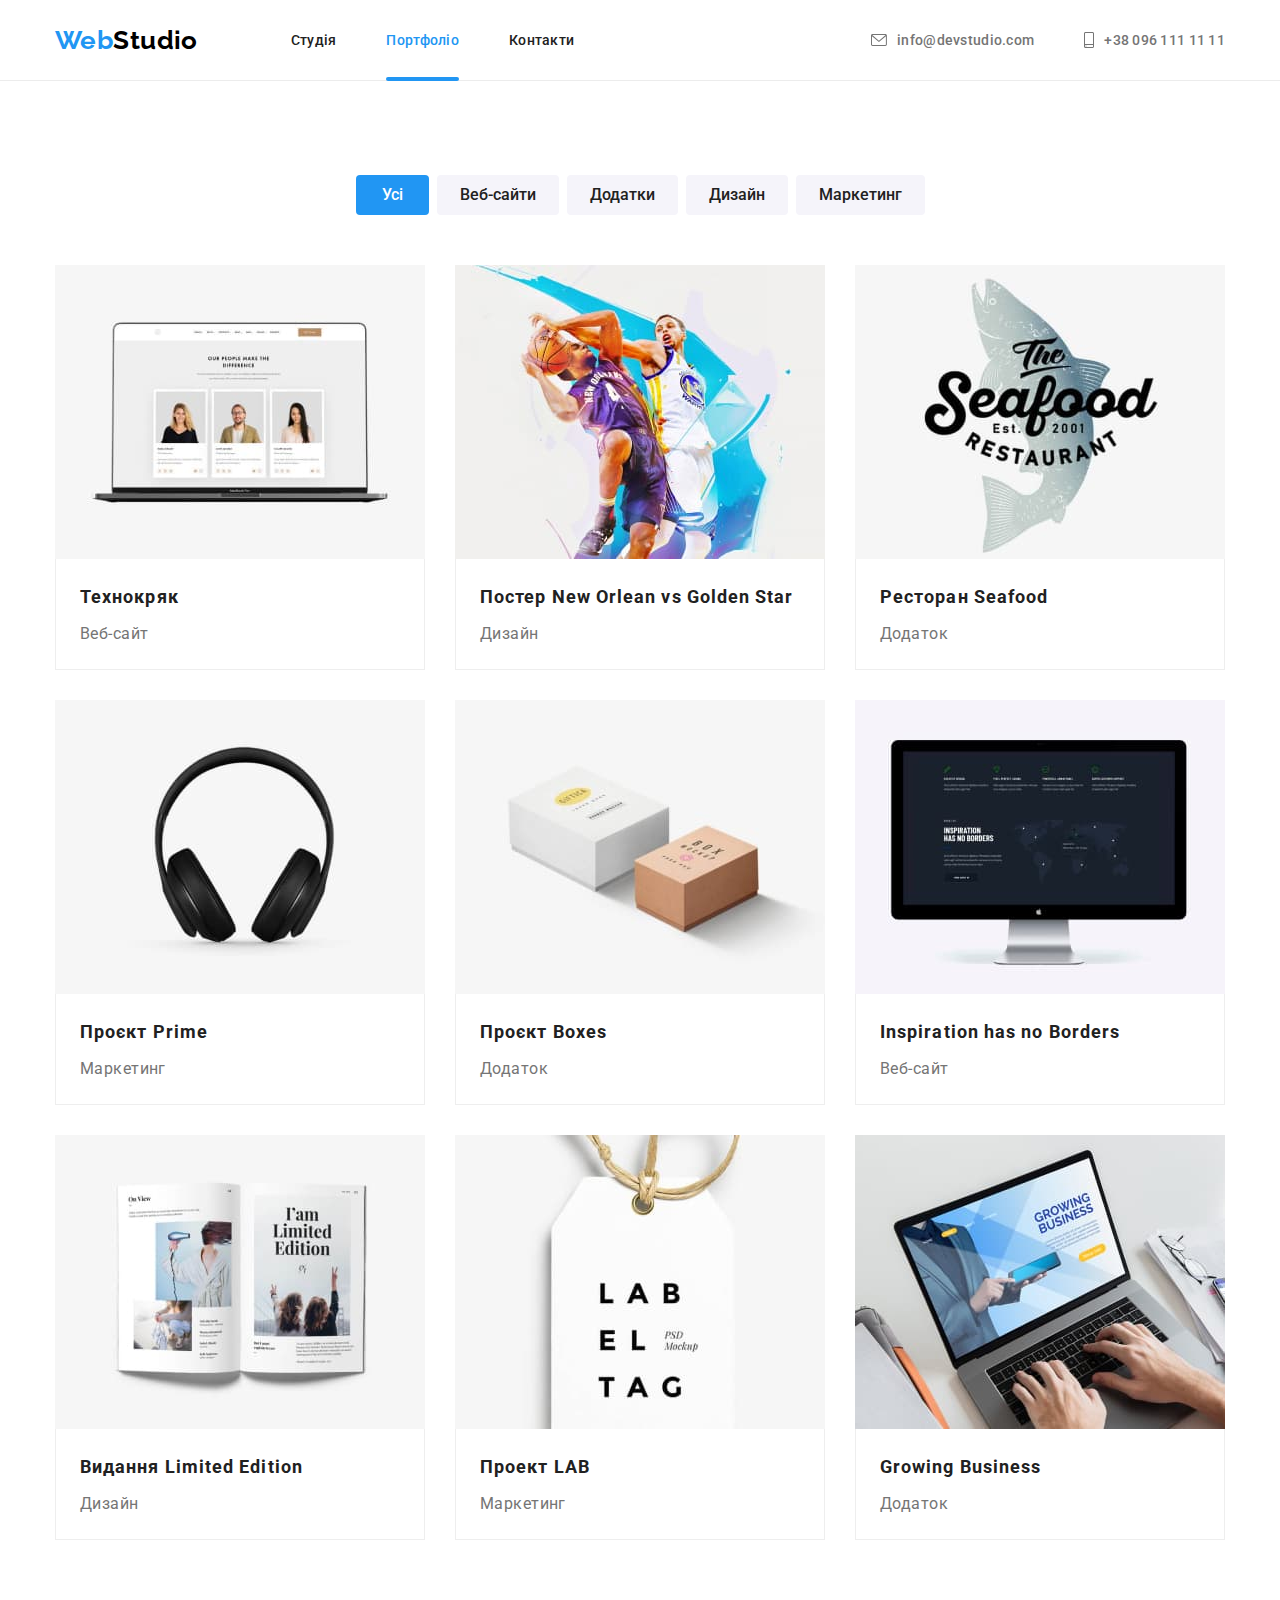
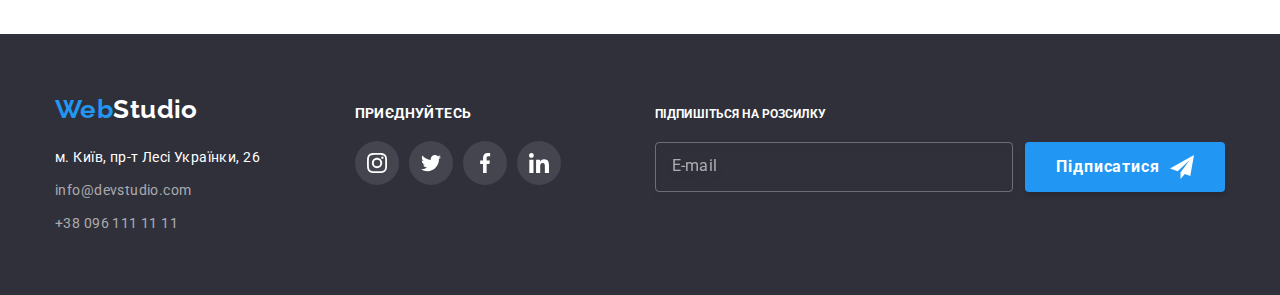
==== commit 5ea9def3: "Править помилки" ====
--- a/portfolio.html
+++ b/portfolio.html
@@ -12,12 +12,6 @@
     <link
       href="https://fonts.googleapis.com/css2?family=Raleway:wght@700&family=Roboto:wght@400;500;700;900&display=swap"
       rel="stylesheet"
-    />
-
-    <!-- Normalize -->
-    <link
-      rel="stylesheet"
-      href="https://cdnjs.cloudflare.com/ajax/libs/modern-normalize/1.1.0/modern-normalize.min.css"
     />
 
     <!-- Style -->
@@ -293,19 +287,25 @@
           <address class="adress">
             <ul class="adress__list">
               <li class="adress__item">
-                <a class="adress__link" href="">м. Київ, пр-т Лесі Українки, 26</a>
+                <a class="adress__link adress__link--white-color" href=""
+                  >м. Київ, пр-т Лесі Українки, 26</a
+                >
               </li>
               <li class="adress__item">
-                <a class="adress__link" href="mailto:info@devstudio.com">info@devstudio.com</a>
+                <a class="adress__link adress__link--hover-focus" href="mailto:info@devstudio.com"
+                  >info@devstudio.com</a
+                >
               </li>
               <li class="adress__item">
-                <a class="adress__link" href="tel:+380961111111">+38 096 111 11 11</a>
+                <a class="adress__link adress__link--hover-focus" href="tel:+380961111111"
+                  >+38 096 111 11 11</a
+                >
               </li>
             </ul>
           </address>
         </div>
         <div class="footer__social-box">
-          <p class="footer-text">приєднуйтесь</p>
+          <p class="footer__text-title">приєднуйтесь</p>
           <ul class="social-networks">
             <li class="social-networks__item">
               <a
--- a/css/main.min.css
+++ b/css/main.min.css
@@ -1 +1 @@
-.visually-hidden{position:absolute;white-space:nowrap;width:1px;height:1px;overflow:hidden;border:0;padding:0;clip:rect(0 0 0 0);-webkit-clip-path:inset(50%);clip-path:inset(50%);margin:-1px}.container{max-width:1200px;margin-left:auto;margin-right:auto;padding:0 15px}.portfolio,.btn-list,.adress__list,.clients,.social-networks,.team-card-set,.services-list,.advantages-set,.contact,.nav__list{padding:0;margin:0;list-style:none}.body{font-family:Roboto,sans-serif;font-size:14px;letter-spacing:.03em;color:#757575;background-color:#fff}.section{padding:94px 0;max-width:1600px;margin-right:auto;margin-left:auto}.section-title{margin-top:0;margin-bottom:50px;font-size:36px;line-height:1.17;text-align:center;color:#212121}.section--secondary-bg-color{background-color:#f5f4fa}.header{border-bottom:1px solid #ececec}.header__container{display:-webkit-box;display:-ms-flexbox;display:flex;-webkit-box-align:center;-ms-flex-align:center;align-items:center;-webkit-box-pack:justify;-ms-flex-pack:justify;justify-content:space-between}.nav{display:-webkit-box;display:-ms-flexbox;display:flex;-webkit-box-align:center;-ms-flex-align:center;align-items:center;gap:93px}.nav__list{display:-webkit-box;display:-ms-flexbox;display:flex}.nav__item:not(:last-child){margin-right:50px}.nav__link{display:inline-block;padding-top:32px;padding-bottom:32px;font-weight:500;line-height:1.1428571429;letter-spacing:.02em;color:#212121;text-decoration:none;-webkit-transition:color 250ms cubic-bezier(0.4, 0, 0.2, 1);transition:color 250ms cubic-bezier(0.4, 0, 0.2, 1)}.nav__link:hover,.nav__link:focus{color:#2196f3}.nav__link--current{position:relative;color:#2196f3}.nav__link--current::after{position:absolute;left:0;bottom:-1px;display:block;content:"";background-color:#2196f3;border-radius:2px;width:100%;height:4px}.logo{display:block;font-family:Raleway,sans-serif;font-weight:700;font-size:26px;line-height:1.1923076923;color:#000;text-decoration:none}.logo--accent{color:#2196f3}.contact{display:-webkit-box;display:-ms-flexbox;display:flex}.contact__item:not(:last-child){margin-right:50px}.contact__link{display:-webkit-box;display:-ms-flexbox;display:flex;gap:10px;-webkit-box-align:center;-ms-flex-align:center;align-items:center;padding-top:32px;padding-bottom:32px;font-weight:500;line-height:1.1428571429;letter-spacing:.02em;color:currentColor;text-decoration:none;-webkit-transition:color 250ms cubic-bezier(0.4, 0, 0.2, 1);transition:color 250ms cubic-bezier(0.4, 0, 0.2, 1)}.contact__link:hover,.contact__link:focus{color:#2196f3}.contact__icon{fill:currentColor}.hero{padding-top:200px;padding-bottom:200px;background-color:#c4c4c4;text-align:center;max-width:1600px;margin-right:auto;margin-left:auto;background-image:-webkit-gradient(linear, left top, right top, from(rgba(47, 48, 58, 0.4)), to(rgba(47, 48, 58, 0.4))),url(../images/bg/hero-bg.jpeg);background-image:linear-gradient(to right, rgba(47, 48, 58, 0.4), rgba(47, 48, 58, 0.4)),url(../images/bg/hero-bg.jpeg);background-repeat:no-repeat;background-position:center;background-size:cover}.hero__title{margin-top:0;margin-bottom:30px;margin-left:auto;margin-right:auto;width:696px;font-weight:900;font-size:44px;line-height:1.3636363636;letter-spacing:.06em;text-transform:uppercase;color:#fff}.hero__button{padding:10px 32px;font-weight:700;font-size:16px;line-height:1.875;letter-spacing:.06em;color:#fff;background-color:#2196f3;border:none;-webkit-box-shadow:0px 4px 4px rgba(0,0,0,.15);box-shadow:0px 4px 4px rgba(0,0,0,.15);border-radius:4px;cursor:pointer}.backdrop{position:fixed;top:0;left:0;width:100%;height:100%;background-color:rgba(0,0,0,.2);opacity:1;visibility:visible;z-index:999;-webkit-transition:opacity 250ms cubic-bezier(0.4, 0, 0.2, 1),visibility 250ms cubic-bezier(0.4, 0, 0.2, 1);transition:opacity 250ms cubic-bezier(0.4, 0, 0.2, 1),visibility 250ms cubic-bezier(0.4, 0, 0.2, 1)}.backdrop.is-hidden{visibility:hidden;opacity:0;pointer-events:none}.modal{position:absolute;top:50%;left:50%;-webkit-transform:translate(-50%, -50%) scale(1);transform:translate(-50%, -50%) scale(1);opacity:1;width:528px;padding:40px;background-color:#fff;-webkit-box-shadow:0px 1px 3px rgba(0,0,0,.12),0px 1px 1px rgba(0,0,0,.14),0px 2px 1px rgba(0,0,0,.2);box-shadow:0px 1px 3px rgba(0,0,0,.12),0px 1px 1px rgba(0,0,0,.14),0px 2px 1px rgba(0,0,0,.2);border-radius:4px;-webkit-transition:opacity 250ms cubic-bezier(0.4, 0, 0.2, 1),-webkit-transform 250ms cubic-bezier(0.4, 0, 0.2, 1);transition:opacity 250ms cubic-bezier(0.4, 0, 0.2, 1),-webkit-transform 250ms cubic-bezier(0.4, 0, 0.2, 1);transition:transform 250ms cubic-bezier(0.4, 0, 0.2, 1),opacity 250ms cubic-bezier(0.4, 0, 0.2, 1);transition:transform 250ms cubic-bezier(0.4, 0, 0.2, 1),opacity 250ms cubic-bezier(0.4, 0, 0.2, 1),-webkit-transform 250ms cubic-bezier(0.4, 0, 0.2, 1)}.backdrop.is-hidden .modal{-webkit-transform:translate(-50%, -50%) scale(0.9);transform:translate(-50%, -50%) scale(0.9);opacity:0}.modal__close-btn{display:-webkit-box;display:-ms-flexbox;display:flex;-webkit-box-align:center;-ms-flex-align:center;align-items:center;-webkit-box-pack:center;-ms-flex-pack:center;justify-content:center;position:absolute;top:8px;right:8px;padding:0;width:30px;height:30px;border:1px solid rgba(0,0,0,.1);background-color:inherit;border-radius:50%;cursor:pointer;-webkit-transition:fill 250ms cubic-bezier(0.4, 0, 0.2, 1);transition:fill 250ms cubic-bezier(0.4, 0, 0.2, 1)}.modal__close-btn:hover,.modal__close-btn:focus{fill:#2196f3}.order-form__title{display:block;font-size:20px;line-height:1.15;text-align:center;color:#212121;margin-top:0;margin-bottom:12px}.order-form__button{font-family:inherit;font-weight:700;font-size:16px;line-height:1.875;text-align:center;letter-spacing:.06em;color:#fff;background:#2196f3;-webkit-box-shadow:0px 4px 4px rgba(0,0,0,0);box-shadow:0px 4px 4px rgba(0,0,0,0);border:rgba(0,0,0,0);border-radius:4px;min-width:200px;min-height:50px;cursor:pointer;-webkit-transition:-webkit-box-shadow 250ms cubic-bezier(0.4, 0, 0.2, 1);transition:-webkit-box-shadow 250ms cubic-bezier(0.4, 0, 0.2, 1);transition:box-shadow 250ms cubic-bezier(0.4, 0, 0.2, 1);transition:box-shadow 250ms cubic-bezier(0.4, 0, 0.2, 1), -webkit-box-shadow 250ms cubic-bezier(0.4, 0, 0.2, 1)}.order-form__button:hover,.order-form__button:focus{-webkit-box-shadow:0px 4px 4px rgba(0,0,0,.15);box-shadow:0px 4px 4px rgba(0,0,0,.15)}.user-data{display:block;width:100%}.user-data--margin-bottom{margin-bottom:20px}.field{display:block;width:100%;text-align:start}.field--margin-bottom{margin-bottom:10px}.field__name{display:block;margin-bottom:4px;width:100%;font-size:12px;line-height:1.1666666667;letter-spacing:.01em}.field__input-wrapper{display:block;position:relative;width:100%}.field__icon{position:absolute;top:50%;left:12px;-webkit-transform:translate(0, -50%);transform:translate(0, -50%);-webkit-transition:fill 250ms cubic-bezier(0.4, 0, 0.2, 1);transition:fill 250ms cubic-bezier(0.4, 0, 0.2, 1)}.field__input{display:block;width:100%;min-height:40px;padding-left:42px;border:1px solid rgba(33,33,33,.2);border-radius:4px;font-size:12px;line-height:1.1666666667;letter-spacing:.01em;color:currentColor;-webkit-transition:border-color 250ms cubic-bezier(0.4, 0, 0.2, 1);transition:border-color 250ms cubic-bezier(0.4, 0, 0.2, 1)}.field__input:focus+.field__icon{fill:#2196f3}.field__input:focus{border-color:#2196f3;outline:none}.field__textarea{resize:none;min-height:120px;padding:12px 16px}.field__input::-webkit-input-placeholder{font-size:12px;line-height:1.1666666667;letter-spacing:.01em;color:rgba(117,117,117,.5)}.field__input::-moz-placeholder{font-size:12px;line-height:1.1666666667;letter-spacing:.01em;color:rgba(117,117,117,.5)}.field__input:-ms-input-placeholder{font-size:12px;line-height:1.1666666667;letter-spacing:.01em;color:rgba(117,117,117,.5)}.field__input::-ms-input-placeholder{font-size:12px;line-height:1.1666666667;letter-spacing:.01em;color:rgba(117,117,117,.5)}.field__input::placeholder{font-size:12px;line-height:1.1666666667;letter-spacing:.01em;color:rgba(117,117,117,.5)}.subscription-option{width:100%}.subscription-option--margin-bottom{margin-bottom:30px}.checkbox-field{position:relative;display:-webkit-box;display:-ms-flexbox;display:flex;-webkit-box-align:center;-ms-flex-align:center;align-items:center;-webkit-box-pack:center;-ms-flex-pack:center;justify-content:center;line-height:1.7142857143}.checkbox-field__input{position:absolute;white-space:nowrap;width:1px;height:1px;overflow:hidden;border:0;padding:0;clip:rect(0 0 0 0);-webkit-clip-path:inset(50%);clip-path:inset(50%);margin:-1px}.checkbox-field__icon{margin-right:10px;fill:rgba(0,0,0,0);border:2px solid #212121;border-radius:4px;-webkit-transition:fill 250ms cubic-bezier(0.4, 0, 0.2, 1),background-color 250ms cubic-bezier(0.4, 0, 0.2, 1),border 250ms cubic-bezier(0.4, 0, 0.2, 1);transition:fill 250ms cubic-bezier(0.4, 0, 0.2, 1),background-color 250ms cubic-bezier(0.4, 0, 0.2, 1),border 250ms cubic-bezier(0.4, 0, 0.2, 1)}.checkbox-field__input:checked+.checkbox-field__icon{border:2px solid rgba(0,0,0,0);fill:#fff;background-color:#2196f3}.checkbox-field__input:focus+.checkbox-field__icon{border:2px solid #2196f3}.checkbox-field__link{color:#2196f3}.advantage-section--padding-top{padding-top:94px;padding-bottom:0}.advantages-set{display:-webkit-box;display:-ms-flexbox;display:flex;gap:30px}.advantages-set__item{-ms-flex-preferred-size:270px;flex-basis:270px}.advantages-set__icon-box{display:-webkit-box;display:-ms-flexbox;display:flex;-webkit-box-align:center;-ms-flex-align:center;align-items:center;-webkit-box-pack:center;-ms-flex-pack:center;justify-content:center;min-height:120px;margin-bottom:30px;background-color:#f5f4fa}.advantages-set__title{margin-top:0;margin-bottom:10px;line-height:1.1428571429;text-transform:uppercase;color:#212121}.advantages-set__text{margin-top:0;margin-bottom:0;line-height:1.7142857143}.services-list{display:-webkit-box;display:-ms-flexbox;display:flex;-webkit-box-pack:justify;-ms-flex-pack:justify;justify-content:space-between}.services-card{position:relative}.services-card__img{display:block}.services-card__title{position:absolute;left:0;bottom:0;width:100%;margin:0;padding:27px 0;min-height:70px;line-height:.875;text-align:center;text-transform:uppercase;color:#fff;background:rgba(47,48,58,.8)}.team-card-set{display:-webkit-box;display:-ms-flexbox;display:flex;-webkit-box-pack:justify;-ms-flex-pack:justify;justify-content:space-between}.employee-card{text-align:center;width:270px;background:#fff;-webkit-box-shadow:0px 1px 3px rgba(0,0,0,.12),0px 1px 1px rgba(0,0,0,.14),0px 2px 1px rgba(0,0,0,.2);box-shadow:0px 1px 3px rgba(0,0,0,.12),0px 1px 1px rgba(0,0,0,.14),0px 2px 1px rgba(0,0,0,.2);border-radius:0px 0px 4px 4px}.employee-card__img{display:block;margin-top:0;margin-bottom:0}.employee-card__title{margin-top:0;margin-bottom:10px;padding-top:30px;font-weight:500;font-size:16px;line-height:1.1875;color:#212121}.employee-card__position{margin-top:0;margin-bottom:0;padding-bottom:16px;font-size:16px;line-height:1.1875}.social-networks{display:-webkit-box;display:-ms-flexbox;display:flex;gap:10px;-webkit-box-pack:center;-ms-flex-pack:center;justify-content:center}.social-networks--margin-bottom{margin-bottom:30px}.social-networks__link{display:-webkit-box;display:-ms-flexbox;display:flex;-webkit-box-align:center;-ms-flex-align:center;align-items:center;-webkit-box-pack:center;-ms-flex-pack:center;justify-content:center;min-width:44px;min-height:44px;border-radius:50%;text-decoration:none;fill:#afb1b8;-webkit-transition:fill 250ms cubic-bezier(0.4, 0, 0.2, 1),background-color 250ms cubic-bezier(0.4, 0, 0.2, 1);transition:fill 250ms cubic-bezier(0.4, 0, 0.2, 1),background-color 250ms cubic-bezier(0.4, 0, 0.2, 1)}.social-networks__link--white{fill:#fff;background-color:rgba(255,255,255,.1)}.social-networks__link:hover,.social-networks__link:focus{fill:#fff;background-color:#2196f3}.clients{display:-webkit-box;display:-ms-flexbox;display:flex;gap:30px;-webkit-box-pack:center;-ms-flex-pack:center;justify-content:center}.clients__link{display:-webkit-box;display:-ms-flexbox;display:flex;min-width:170px;min-height:92px;-webkit-box-pack:center;-ms-flex-pack:center;justify-content:center;-webkit-box-align:center;-ms-flex-align:center;align-items:center;text-decoration:none;fill:#afb1b8;border:1px solid #afb1b8;border-radius:4px;-webkit-transition:fill 250ms cubic-bezier(0.4, 0, 0.2, 1),border 250ms cubic-bezier(0.4, 0, 0.2, 1);transition:fill 250ms cubic-bezier(0.4, 0, 0.2, 1),border 250ms cubic-bezier(0.4, 0, 0.2, 1)}.clients__link:hover,.clients__link:focus{fill:#2196f3;border:1px solid #2196f3}.footer{padding-top:60px;padding-bottom:60px;background-color:#2f303a}.footer__container{display:-webkit-box;display:-ms-flexbox;display:flex;-webkit-box-align:baseline;-ms-flex-align:baseline;align-items:baseline;-webkit-box-pack:justify;-ms-flex-pack:justify;justify-content:space-between}.footer__logo{color:#fff;margin-bottom:20px}.footer__text-title{margin-top:0;margin-bottom:20px;font-style:normal;font-weight:700;line-height:1.1428571429;text-transform:uppercase;color:#fff}.adress{font-style:inherit}.adress__item:not(:last-child){margin-bottom:9px}.adress__link{line-height:1.7142857143;color:rgba(255,255,255,.6);text-decoration:none;-webkit-transition:color 250ms cubic-bezier(0.4, 0, 0.2, 1);transition:color 250ms cubic-bezier(0.4, 0, 0.2, 1)}.adress__link:hover,.adress__link:focus{color:#2196f3}.footer-form{display:-webkit-box;display:-ms-flexbox;display:flex;gap:12px;-webkit-box-align:end;-ms-flex-align:end;align-items:flex-end;-webkit-box-pack:center;-ms-flex-pack:center;justify-content:center}.footer-form__name{display:block;margin-top:0;margin-bottom:20px;font-style:normal;font-weight:700;line-height:1.1428571429;text-transform:uppercase;color:#fff}.footer-form__input{padding-left:16px;min-width:358px;min-height:50px;background-color:rgba(0,0,0,0);border:1px solid rgba(255,255,255,.3);-webkit-filter:drop-shadow(0px 4px 4px rgba(0, 0, 0, 0.15));filter:drop-shadow(0px 4px 4px rgba(0, 0, 0, 0.15));border-radius:4px;color:#fff;-webkit-transition:border-color 250ms cubic-bezier(0.4, 0, 0.2, 1);transition:border-color 250ms cubic-bezier(0.4, 0, 0.2, 1)}.footer-form__input::-webkit-input-placeholder{font-size:16px;line-height:1.25;color:rgba(255,255,255,.6)}.footer-form__input::-moz-placeholder{font-size:16px;line-height:1.25;color:rgba(255,255,255,.6)}.footer-form__input:-ms-input-placeholder{font-size:16px;line-height:1.25;color:rgba(255,255,255,.6)}.footer-form__input::-ms-input-placeholder{font-size:16px;line-height:1.25;color:rgba(255,255,255,.6)}.footer-form__input::placeholder{font-size:16px;line-height:1.25;color:rgba(255,255,255,.6)}.footer-form__input:focus{border-color:#2196f3;outline:none}.footer-form__btn{display:-webkit-box;display:-ms-flexbox;display:flex;gap:10px;-webkit-box-align:center;-ms-flex-align:center;align-items:center;-webkit-box-pack:center;-ms-flex-pack:center;justify-content:center;background:#2196f3;-webkit-box-shadow:0px 4px 4px rgba(0,0,0,.15);box-shadow:0px 4px 4px rgba(0,0,0,.15);border-radius:4px;border:1px solid rgba(0,0,0,0);font-weight:700;font-size:16px;line-height:1.875;letter-spacing:.06em;color:#fff;min-height:50px;min-width:200px;margin:0;padding:0;cursor:pointer}.footer-form__icon{fill:#fff}.btn-list{display:-webkit-box;display:-ms-flexbox;display:flex;-webkit-box-pack:center;-ms-flex-pack:center;justify-content:center}.btn-list--margin-bottom{margin-bottom:50px}.btn-list__item:not(:last-child){margin-right:8px}.button{display:inline-block;border-radius:4px;border:1px solid rgba(0,0,0,0);padding:6px 22px;min-width:73px;font-family:inherit;font-weight:500;font-size:16px;line-height:1.625;color:#212121;background-color:#f5f4fa;-webkit-box-shadow:0px 1px 1px rgba(0,0,0,0),0px 4px 4px rgba(0,0,0,0),1px 4px 6px rgba(0,0,0,0);box-shadow:0px 1px 1px rgba(0,0,0,0),0px 4px 4px rgba(0,0,0,0),1px 4px 6px rgba(0,0,0,0);cursor:pointer;-webkit-transition:color 250ms cubic-bezier(0.4, 0, 0.2, 1),background-color 250ms cubic-bezier(0.4, 0, 0.2, 1),-webkit-box-shadow 250ms cubic-bezier(0.4, 0, 0.2, 1);transition:color 250ms cubic-bezier(0.4, 0, 0.2, 1),background-color 250ms cubic-bezier(0.4, 0, 0.2, 1),-webkit-box-shadow 250ms cubic-bezier(0.4, 0, 0.2, 1);transition:color 250ms cubic-bezier(0.4, 0, 0.2, 1),background-color 250ms cubic-bezier(0.4, 0, 0.2, 1),box-shadow 250ms cubic-bezier(0.4, 0, 0.2, 1);transition:color 250ms cubic-bezier(0.4, 0, 0.2, 1),background-color 250ms cubic-bezier(0.4, 0, 0.2, 1),box-shadow 250ms cubic-bezier(0.4, 0, 0.2, 1),-webkit-box-shadow 250ms cubic-bezier(0.4, 0, 0.2, 1)}.button--current{background-color:#2196f3;color:#fff}.button:hover,.button:focus{color:#fff;background-color:#2196f3;-webkit-box-shadow:0px 1px 1px rgba(0,0,0,.12),0px 4px 4px rgba(0,0,0,.06),1px 4px 6px rgba(0,0,0,.16);box-shadow:0px 1px 1px rgba(0,0,0,.12),0px 4px 4px rgba(0,0,0,.06),1px 4px 6px rgba(0,0,0,.16)}.portfolio{display:-webkit-box;display:-ms-flexbox;display:flex;-ms-flex-wrap:wrap;flex-wrap:wrap;gap:30px}.portfolio__link{display:inline-block;color:currentColor;text-decoration:none;-webkit-box-shadow:0px 1px 1px rgba(0,0,0,0),0px 4px 4px rgba(0,0,0,0),1px 4px 6px rgba(0,0,0,0);box-shadow:0px 1px 1px rgba(0,0,0,0),0px 4px 4px rgba(0,0,0,0),1px 4px 6px rgba(0,0,0,0);-webkit-transition:-webkit-box-shadow 250ms cubic-bezier(0.4, 0, 0.2, 1);transition:-webkit-box-shadow 250ms cubic-bezier(0.4, 0, 0.2, 1);transition:box-shadow 250ms cubic-bezier(0.4, 0, 0.2, 1);transition:box-shadow 250ms cubic-bezier(0.4, 0, 0.2, 1), -webkit-box-shadow 250ms cubic-bezier(0.4, 0, 0.2, 1)}.portfolio__link:hover,.portfolio__link:focus{-webkit-box-shadow:0px 1px 1px rgba(0,0,0,.12),0px 4px 4px rgba(0,0,0,.06),1px 4px 6px rgba(0,0,0,.16);box-shadow:0px 1px 1px rgba(0,0,0,.12),0px 4px 4px rgba(0,0,0,.06),1px 4px 6px rgba(0,0,0,.16)}.portfolio__overlay-box{position:relative;overflow:hidden}.portfolio__img{display:block}.portfolio__overlay-text{position:absolute;top:0;left:0;margin:0;padding:63px 24px;font-weight:400;font-size:18px;line-height:1.5555555556;color:#fff;background-color:rgba(33,150,243,.9);-webkit-transform:translateY(100%);transform:translateY(100%);-webkit-transition:-webkit-transform 250ms cubic-bezier(0.4, 0, 0.2, 1);transition:-webkit-transform 250ms cubic-bezier(0.4, 0, 0.2, 1);transition:transform 250ms cubic-bezier(0.4, 0, 0.2, 1);transition:transform 250ms cubic-bezier(0.4, 0, 0.2, 1), -webkit-transform 250ms cubic-bezier(0.4, 0, 0.2, 1)}.portfolio__link:hover .portfolio__overlay-text,.portfolio__link:hover .portfolio__overlay-text{-webkit-transform:translateY(0);transform:translateY(0)}.portfolio__meta{padding:20px 24px;border-right:1px solid #eee;border-bottom:1px solid #eee;border-left:1px solid #eee}.portfolio__title{margin-top:0;margin-bottom:4px;font-size:18px;line-height:2;letter-spacing:.06em;color:#212121}.portfolio__text{margin-top:0;margin-bottom:0;font-size:16px;line-height:1.875}/*# sourceMappingURL=main.min.css.map */+.portfolio,.btn-list,.adress__list,.clients,.social-networks,.team-card-set,.services-list,.advantages-set,.contact,.nav__list{padding:0;margin:0;list-style:none}/*! modern-normalize v0.6.0 | MIT License | https://github.com/sindresorhus/modern-normalize */*,*::before,*::after{-webkit-box-sizing:border-box;box-sizing:border-box}:root{-moz-tab-size:4;-o-tab-size:4;tab-size:4}html{line-height:1.15;-webkit-text-size-adjust:100%}body{margin:0}body{font-family:system-ui,-apple-system,"Segoe UI",Roboto,Helvetica,Arial,sans-serif,"Apple Color Emoji","Segoe UI Emoji"}hr{height:0}abbr[title]{-webkit-text-decoration:underline dotted;text-decoration:underline dotted}b,strong{font-weight:bolder}code,kbd,samp,pre{font-family:SFMono-Regular,Consolas,"Liberation Mono",Menlo,monospace;font-size:1em}small{font-size:80%}sub,sup{font-size:75%;line-height:0;position:relative;vertical-align:baseline}sub{bottom:-0.25em}sup{top:-0.5em}button,input,optgroup,select,textarea{font-family:inherit;font-size:100%;line-height:1.15;margin:0}button,select{text-transform:none}button,[type=button],[type=reset],[type=submit]{-webkit-appearance:button}button::-moz-focus-inner,[type=button]::-moz-focus-inner,[type=reset]::-moz-focus-inner,[type=submit]::-moz-focus-inner{border-style:none;padding:0}button:-moz-focusring,[type=button]:-moz-focusring,[type=reset]:-moz-focusring,[type=submit]:-moz-focusring{outline:1px dotted ButtonText}fieldset{padding:.35em .75em .625em}legend{padding:0}progress{vertical-align:baseline}[type=number]::-webkit-inner-spin-button,[type=number]::-webkit-outer-spin-button{height:auto}[type=search]{-webkit-appearance:textfield;outline-offset:-2px}[type=search]::-webkit-search-decoration{-webkit-appearance:none}::-webkit-file-upload-button{-webkit-appearance:button;font:inherit}summary{display:list-item}.visually-hidden{position:absolute;white-space:nowrap;width:1px;height:1px;overflow:hidden;border:0;padding:0;clip:rect(0 0 0 0);-webkit-clip-path:inset(50%);clip-path:inset(50%);margin:-1px}.body{font-family:Roboto,sans-serif;font-size:14px;letter-spacing:.03em;color:#757575;background-color:#fff}.section{padding:94px 0;max-width:1600px;margin-right:auto;margin-left:auto}.section-title{margin-top:0;margin-bottom:50px;font-size:36px;line-height:1.17;text-align:center;color:#212121}.section--secondary-bg-color{background-color:#f5f4fa}.container{max-width:1200px;margin-left:auto;margin-right:auto;padding:0 15px}.backdrop{position:fixed;top:0;left:0;width:100%;height:100%;background-color:rgba(0,0,0,.2);opacity:1;visibility:visible;z-index:999;-webkit-transition:opacity 250ms cubic-bezier(0.4, 0, 0.2, 1),visibility 250ms cubic-bezier(0.4, 0, 0.2, 1);transition:opacity 250ms cubic-bezier(0.4, 0, 0.2, 1),visibility 250ms cubic-bezier(0.4, 0, 0.2, 1)}.backdrop.is-hidden{visibility:hidden;opacity:0;pointer-events:none}.modal{position:absolute;top:50%;left:50%;-webkit-transform:translate(-50%, -50%) scale(1);transform:translate(-50%, -50%) scale(1);opacity:1;width:528px;padding:40px;background-color:#fff;-webkit-box-shadow:0px 1px 3px rgba(0,0,0,.12),0px 1px 1px rgba(0,0,0,.14),0px 2px 1px rgba(0,0,0,.2);box-shadow:0px 1px 3px rgba(0,0,0,.12),0px 1px 1px rgba(0,0,0,.14),0px 2px 1px rgba(0,0,0,.2);border-radius:4px;-webkit-transition:opacity 250ms cubic-bezier(0.4, 0, 0.2, 1),-webkit-transform 250ms cubic-bezier(0.4, 0, 0.2, 1);transition:opacity 250ms cubic-bezier(0.4, 0, 0.2, 1),-webkit-transform 250ms cubic-bezier(0.4, 0, 0.2, 1);transition:transform 250ms cubic-bezier(0.4, 0, 0.2, 1),opacity 250ms cubic-bezier(0.4, 0, 0.2, 1);transition:transform 250ms cubic-bezier(0.4, 0, 0.2, 1),opacity 250ms cubic-bezier(0.4, 0, 0.2, 1),-webkit-transform 250ms cubic-bezier(0.4, 0, 0.2, 1)}.backdrop.is-hidden .modal{-webkit-transform:translate(-50%, -50%) scale(0.9);transform:translate(-50%, -50%) scale(0.9);opacity:0}.modal__close-btn{display:-webkit-box;display:-ms-flexbox;display:flex;-webkit-box-align:center;-ms-flex-align:center;align-items:center;-webkit-box-pack:center;-ms-flex-pack:center;justify-content:center;position:absolute;top:8px;right:8px;padding:0;width:30px;height:30px;border:1px solid rgba(0,0,0,.1);background-color:inherit;border-radius:50%;cursor:pointer;-webkit-transition:fill 250ms cubic-bezier(0.4, 0, 0.2, 1);transition:fill 250ms cubic-bezier(0.4, 0, 0.2, 1)}.modal__close-btn:hover,.modal__close-btn:focus{fill:#2196f3}.order-form__title{display:block;font-size:20px;line-height:1.15;text-align:center;color:#212121;margin-top:0;margin-bottom:12px}.order-form__button{display:block;margin-right:auto;margin-left:auto;font-family:inherit;font-weight:700;font-size:16px;line-height:1.875;text-align:center;letter-spacing:.06em;color:#fff;background:#2196f3;-webkit-box-shadow:0px 4px 4px rgba(0,0,0,0);box-shadow:0px 4px 4px rgba(0,0,0,0);border:rgba(0,0,0,0);border-radius:4px;min-width:200px;min-height:50px;cursor:pointer;-webkit-transition:-webkit-box-shadow 250ms cubic-bezier(0.4, 0, 0.2, 1);transition:-webkit-box-shadow 250ms cubic-bezier(0.4, 0, 0.2, 1);transition:box-shadow 250ms cubic-bezier(0.4, 0, 0.2, 1);transition:box-shadow 250ms cubic-bezier(0.4, 0, 0.2, 1), -webkit-box-shadow 250ms cubic-bezier(0.4, 0, 0.2, 1)}.order-form__button:hover,.order-form__button:focus{-webkit-box-shadow:0px 4px 4px rgba(0,0,0,.15);box-shadow:0px 4px 4px rgba(0,0,0,.15)}.user-data{display:block;width:100%}.user-data--margin-bottom{margin-bottom:20px}.field{display:block;width:100%;text-align:start}.field--margin-bottom{margin-bottom:10px}.field__name{display:block;margin-bottom:4px;width:100%;font-size:12px;line-height:1.1666666667;letter-spacing:.01em}.field__input-wrapper{display:block;position:relative;width:100%}.field__icon{position:absolute;top:50%;left:12px;-webkit-transform:translate(0, -50%);transform:translate(0, -50%);-webkit-transition:fill 250ms cubic-bezier(0.4, 0, 0.2, 1);transition:fill 250ms cubic-bezier(0.4, 0, 0.2, 1)}.field__input{display:block;width:100%;min-height:40px;padding-left:42px;border:1px solid rgba(33,33,33,.2);border-radius:4px;font-size:12px;line-height:1.1666666667;letter-spacing:.01em;color:currentColor;-webkit-transition:border-color 250ms cubic-bezier(0.4, 0, 0.2, 1);transition:border-color 250ms cubic-bezier(0.4, 0, 0.2, 1)}.field__input:focus+.field__icon{fill:#2196f3}.field__input:focus{border-color:#2196f3;outline:none}.field__textarea{resize:none;min-height:120px;padding:12px 16px}.field__input::-webkit-input-placeholder{font-size:12px;line-height:1.1666666667;letter-spacing:.01em;color:rgba(117,117,117,.5)}.field__input::-moz-placeholder{font-size:12px;line-height:1.1666666667;letter-spacing:.01em;color:rgba(117,117,117,.5)}.field__input:-ms-input-placeholder{font-size:12px;line-height:1.1666666667;letter-spacing:.01em;color:rgba(117,117,117,.5)}.field__input::-ms-input-placeholder{font-size:12px;line-height:1.1666666667;letter-spacing:.01em;color:rgba(117,117,117,.5)}.field__input::placeholder{font-size:12px;line-height:1.1666666667;letter-spacing:.01em;color:rgba(117,117,117,.5)}.subscription-option{width:100%}.subscription-option--margin-bottom{margin-bottom:30px}.checkbox-field{position:relative;display:-webkit-box;display:-ms-flexbox;display:flex;-webkit-box-align:center;-ms-flex-align:center;align-items:center;-webkit-box-pack:center;-ms-flex-pack:center;justify-content:center;line-height:1.7142857143}.checkbox-field__input{position:absolute;white-space:nowrap;width:1px;height:1px;overflow:hidden;border:0;padding:0;clip:rect(0 0 0 0);-webkit-clip-path:inset(50%);clip-path:inset(50%);margin:-1px}.checkbox-field__icon{margin-right:10px;fill:rgba(0,0,0,0);border:2px solid #212121;border-radius:4px;-webkit-transition:fill 250ms cubic-bezier(0.4, 0, 0.2, 1),background-color 250ms cubic-bezier(0.4, 0, 0.2, 1),border 250ms cubic-bezier(0.4, 0, 0.2, 1);transition:fill 250ms cubic-bezier(0.4, 0, 0.2, 1),background-color 250ms cubic-bezier(0.4, 0, 0.2, 1),border 250ms cubic-bezier(0.4, 0, 0.2, 1)}.checkbox-field__input:checked+.checkbox-field__icon{border:2px solid rgba(0,0,0,0);fill:#fff;background-color:#2196f3}.checkbox-field__input:focus+.checkbox-field__icon{border:2px solid #2196f3}.checkbox-field__link{color:#2196f3}.header{border-bottom:1px solid #ececec}.header__container{display:-webkit-box;display:-ms-flexbox;display:flex;-webkit-box-align:center;-ms-flex-align:center;align-items:center;-webkit-box-pack:justify;-ms-flex-pack:justify;justify-content:space-between}.nav{display:-webkit-box;display:-ms-flexbox;display:flex;-webkit-box-align:center;-ms-flex-align:center;align-items:center;gap:93px}.nav__list{display:-webkit-box;display:-ms-flexbox;display:flex}.nav__item:not(:last-child){margin-right:50px}.nav__link{display:inline-block;padding-top:32px;padding-bottom:32px;font-weight:500;line-height:1.1428571429;letter-spacing:.02em;color:#212121;text-decoration:none;-webkit-transition:color 250ms cubic-bezier(0.4, 0, 0.2, 1);transition:color 250ms cubic-bezier(0.4, 0, 0.2, 1)}.nav__link:hover,.nav__link:focus{color:#2196f3}.nav__link--current{position:relative;color:#2196f3}.nav__link--current::after{position:absolute;left:0;bottom:-1px;display:block;content:"";background-color:#2196f3;border-radius:2px;width:100%;height:4px}.logo{display:block;font-family:Raleway,sans-serif;font-weight:700;font-size:26px;line-height:1.1923076923;color:#000;text-decoration:none}.logo--accent{color:#2196f3}.contact{display:-webkit-box;display:-ms-flexbox;display:flex}.contact__item:not(:last-child){margin-right:50px}.contact__link{display:-webkit-box;display:-ms-flexbox;display:flex;gap:10px;-webkit-box-align:center;-ms-flex-align:center;align-items:center;padding-top:32px;padding-bottom:32px;font-weight:500;line-height:1.1428571429;letter-spacing:.02em;color:currentColor;text-decoration:none;-webkit-transition:color 250ms cubic-bezier(0.4, 0, 0.2, 1);transition:color 250ms cubic-bezier(0.4, 0, 0.2, 1)}.contact__link:hover,.contact__link:focus{color:#2196f3}.contact__icon{fill:currentColor}.hero{padding-top:200px;padding-bottom:200px;background-color:#c4c4c4;text-align:center;max-width:1600px;margin-right:auto;margin-left:auto;background-image:-webkit-gradient(linear, left top, right top, from(rgba(47, 48, 58, 0.4)), to(rgba(47, 48, 58, 0.4))),url(../images/bg/hero-bg.jpeg);background-image:linear-gradient(to right, rgba(47, 48, 58, 0.4), rgba(47, 48, 58, 0.4)),url(../images/bg/hero-bg.jpeg);background-repeat:no-repeat;background-position:center;background-size:cover}.hero__title{margin-top:0;margin-bottom:30px;margin-left:auto;margin-right:auto;width:696px;font-weight:900;font-size:44px;line-height:1.3636363636;letter-spacing:.06em;text-transform:uppercase;color:#fff}.hero__button{padding:10px 32px;font-weight:700;font-size:16px;line-height:1.875;letter-spacing:.06em;color:#fff;background-color:#2196f3;border:none;-webkit-box-shadow:0px 4px 4px rgba(0,0,0,.15);box-shadow:0px 4px 4px rgba(0,0,0,.15);border-radius:4px;cursor:pointer}.advantage-section--padding-top{padding-top:94px;padding-bottom:0}.advantages-set{display:-webkit-box;display:-ms-flexbox;display:flex;gap:30px}.advantages-set__item{-ms-flex-preferred-size:270px;flex-basis:270px}.advantages-set__icon-box{display:-webkit-box;display:-ms-flexbox;display:flex;-webkit-box-align:center;-ms-flex-align:center;align-items:center;-webkit-box-pack:center;-ms-flex-pack:center;justify-content:center;min-height:120px;margin-bottom:30px;background-color:#f5f4fa}.advantages-set__title{margin-top:0;margin-bottom:10px;line-height:1.1428571429;text-transform:uppercase;color:#212121}.advantages-set__text{margin-top:0;margin-bottom:0;line-height:1.7142857143}.services-list{display:-webkit-box;display:-ms-flexbox;display:flex;-webkit-box-pack:justify;-ms-flex-pack:justify;justify-content:space-between}.services-card{position:relative}.services-card__img{display:block}.services-card__title{position:absolute;left:0;bottom:0;width:100%;margin:0;padding:27px 0;min-height:70px;line-height:.875;text-align:center;text-transform:uppercase;color:#fff;background:rgba(47,48,58,.8)}.team-card-set{display:-webkit-box;display:-ms-flexbox;display:flex;-webkit-box-pack:justify;-ms-flex-pack:justify;justify-content:space-between}.employee-card{text-align:center;width:270px;background:#fff;-webkit-box-shadow:0px 1px 3px rgba(0,0,0,.12),0px 1px 1px rgba(0,0,0,.14),0px 2px 1px rgba(0,0,0,.2);box-shadow:0px 1px 3px rgba(0,0,0,.12),0px 1px 1px rgba(0,0,0,.14),0px 2px 1px rgba(0,0,0,.2);border-radius:0px 0px 4px 4px}.employee-card__img{display:block;margin-top:0;margin-bottom:0}.employee-card__title{margin-top:0;margin-bottom:10px;padding-top:30px;font-weight:500;font-size:16px;line-height:1.1875;color:#212121}.employee-card__position{margin-top:0;margin-bottom:0;padding-bottom:16px;font-size:16px;line-height:1.1875}.social-networks{display:-webkit-box;display:-ms-flexbox;display:flex;gap:10px;-webkit-box-pack:center;-ms-flex-pack:center;justify-content:center}.social-networks--margin-bottom{margin-bottom:30px}.social-networks__link{display:-webkit-box;display:-ms-flexbox;display:flex;-webkit-box-align:center;-ms-flex-align:center;align-items:center;-webkit-box-pack:center;-ms-flex-pack:center;justify-content:center;min-width:44px;min-height:44px;border-radius:50%;text-decoration:none;fill:#afb1b8;-webkit-transition:fill 250ms cubic-bezier(0.4, 0, 0.2, 1),background-color 250ms cubic-bezier(0.4, 0, 0.2, 1);transition:fill 250ms cubic-bezier(0.4, 0, 0.2, 1),background-color 250ms cubic-bezier(0.4, 0, 0.2, 1)}.social-networks__link--white{fill:#fff;background-color:rgba(255,255,255,.1)}.social-networks__link:hover,.social-networks__link:focus{fill:#fff;background-color:#2196f3}.clients{display:-webkit-box;display:-ms-flexbox;display:flex;gap:30px;-webkit-box-pack:center;-ms-flex-pack:center;justify-content:center}.clients__link{display:-webkit-box;display:-ms-flexbox;display:flex;min-width:170px;min-height:92px;-webkit-box-pack:center;-ms-flex-pack:center;justify-content:center;-webkit-box-align:center;-ms-flex-align:center;align-items:center;text-decoration:none;fill:#afb1b8;border:1px solid #afb1b8;border-radius:4px;-webkit-transition:fill 250ms cubic-bezier(0.4, 0, 0.2, 1),border 250ms cubic-bezier(0.4, 0, 0.2, 1);transition:fill 250ms cubic-bezier(0.4, 0, 0.2, 1),border 250ms cubic-bezier(0.4, 0, 0.2, 1)}.clients__link:hover,.clients__link:focus{fill:#2196f3;border:1px solid #2196f3}.footer{padding-top:60px;padding-bottom:60px;background-color:#2f303a}.footer__container{display:-webkit-box;display:-ms-flexbox;display:flex;-webkit-box-align:baseline;-ms-flex-align:baseline;align-items:baseline;-webkit-box-pack:justify;-ms-flex-pack:justify;justify-content:space-between}.footer__logo{color:#fff;margin-bottom:20px}.footer__text-title{margin-top:0;margin-bottom:20px;font-style:normal;font-weight:700;line-height:1.1428571429;text-transform:uppercase;color:#fff}.adress{font-style:inherit}.adress__item:not(:last-child){margin-bottom:9px}.adress__link{line-height:1.7142857143;color:rgba(255,255,255,.6);text-decoration:none;-webkit-transition:color 250ms cubic-bezier(0.4, 0, 0.2, 1);transition:color 250ms cubic-bezier(0.4, 0, 0.2, 1)}.adress__link--white-color{color:#fff}.adress__link--hover-focus:hover,.adress__link--hover-focus:focus{color:#2196f3}.footer-form{display:-webkit-box;display:-ms-flexbox;display:flex;gap:12px;-webkit-box-align:end;-ms-flex-align:end;align-items:flex-end;-webkit-box-pack:center;-ms-flex-pack:center;justify-content:center}.footer-form__name{display:block;margin-top:0;margin-bottom:20px;font-style:normal;font-weight:700;line-height:1.1428571429;text-transform:uppercase;color:#fff}.footer-form__input{padding-left:16px;min-width:358px;min-height:50px;background-color:rgba(0,0,0,0);border:1px solid rgba(255,255,255,.3);-webkit-filter:drop-shadow(0px 4px 4px rgba(0, 0, 0, 0.15));filter:drop-shadow(0px 4px 4px rgba(0, 0, 0, 0.15));border-radius:4px;color:#fff;-webkit-transition:border-color 250ms cubic-bezier(0.4, 0, 0.2, 1);transition:border-color 250ms cubic-bezier(0.4, 0, 0.2, 1)}.footer-form__input::-webkit-input-placeholder{font-size:16px;line-height:1.25;color:rgba(255,255,255,.6)}.footer-form__input::-moz-placeholder{font-size:16px;line-height:1.25;color:rgba(255,255,255,.6)}.footer-form__input:-ms-input-placeholder{font-size:16px;line-height:1.25;color:rgba(255,255,255,.6)}.footer-form__input::-ms-input-placeholder{font-size:16px;line-height:1.25;color:rgba(255,255,255,.6)}.footer-form__input::placeholder{font-size:16px;line-height:1.25;color:rgba(255,255,255,.6)}.footer-form__input:focus{border-color:#2196f3;outline:none}.footer-form__btn{display:-webkit-box;display:-ms-flexbox;display:flex;gap:10px;-webkit-box-align:center;-ms-flex-align:center;align-items:center;-webkit-box-pack:center;-ms-flex-pack:center;justify-content:center;background:#2196f3;-webkit-box-shadow:0px 4px 4px rgba(0,0,0,.15);box-shadow:0px 4px 4px rgba(0,0,0,.15);border-radius:4px;border:1px solid rgba(0,0,0,0);font-weight:700;font-size:16px;line-height:1.875;letter-spacing:.06em;color:#fff;min-height:50px;min-width:200px;margin:0;padding:0;cursor:pointer}.footer-form__icon{fill:#fff}.btn-list{display:-webkit-box;display:-ms-flexbox;display:flex;-webkit-box-pack:center;-ms-flex-pack:center;justify-content:center}.btn-list--margin-bottom{margin-bottom:50px}.btn-list__item:not(:last-child){margin-right:8px}.button{display:inline-block;border-radius:4px;border:1px solid rgba(0,0,0,0);padding:6px 22px;min-width:73px;font-family:inherit;font-weight:500;font-size:16px;line-height:1.625;color:#212121;background-color:#f5f4fa;-webkit-box-shadow:0px 1px 1px rgba(0,0,0,0),0px 4px 4px rgba(0,0,0,0),1px 4px 6px rgba(0,0,0,0);box-shadow:0px 1px 1px rgba(0,0,0,0),0px 4px 4px rgba(0,0,0,0),1px 4px 6px rgba(0,0,0,0);cursor:pointer;-webkit-transition:color 250ms cubic-bezier(0.4, 0, 0.2, 1),background-color 250ms cubic-bezier(0.4, 0, 0.2, 1),-webkit-box-shadow 250ms cubic-bezier(0.4, 0, 0.2, 1);transition:color 250ms cubic-bezier(0.4, 0, 0.2, 1),background-color 250ms cubic-bezier(0.4, 0, 0.2, 1),-webkit-box-shadow 250ms cubic-bezier(0.4, 0, 0.2, 1);transition:color 250ms cubic-bezier(0.4, 0, 0.2, 1),background-color 250ms cubic-bezier(0.4, 0, 0.2, 1),box-shadow 250ms cubic-bezier(0.4, 0, 0.2, 1);transition:color 250ms cubic-bezier(0.4, 0, 0.2, 1),background-color 250ms cubic-bezier(0.4, 0, 0.2, 1),box-shadow 250ms cubic-bezier(0.4, 0, 0.2, 1),-webkit-box-shadow 250ms cubic-bezier(0.4, 0, 0.2, 1)}.button--current{background-color:#2196f3;color:#fff}.button:hover,.button:focus{color:#fff;background-color:#2196f3;-webkit-box-shadow:0px 1px 1px rgba(0,0,0,.12),0px 4px 4px rgba(0,0,0,.06),1px 4px 6px rgba(0,0,0,.16);box-shadow:0px 1px 1px rgba(0,0,0,.12),0px 4px 4px rgba(0,0,0,.06),1px 4px 6px rgba(0,0,0,.16)}.portfolio{display:-webkit-box;display:-ms-flexbox;display:flex;-ms-flex-wrap:wrap;flex-wrap:wrap;gap:30px}.portfolio__link{display:inline-block;color:currentColor;text-decoration:none;-webkit-box-shadow:0px 1px 1px rgba(0,0,0,0),0px 4px 4px rgba(0,0,0,0),1px 4px 6px rgba(0,0,0,0);box-shadow:0px 1px 1px rgba(0,0,0,0),0px 4px 4px rgba(0,0,0,0),1px 4px 6px rgba(0,0,0,0);-webkit-transition:-webkit-box-shadow 250ms cubic-bezier(0.4, 0, 0.2, 1);transition:-webkit-box-shadow 250ms cubic-bezier(0.4, 0, 0.2, 1);transition:box-shadow 250ms cubic-bezier(0.4, 0, 0.2, 1);transition:box-shadow 250ms cubic-bezier(0.4, 0, 0.2, 1), -webkit-box-shadow 250ms cubic-bezier(0.4, 0, 0.2, 1)}.portfolio__link:hover,.portfolio__link:focus{-webkit-box-shadow:0px 1px 1px rgba(0,0,0,.12),0px 4px 4px rgba(0,0,0,.06),1px 4px 6px rgba(0,0,0,.16);box-shadow:0px 1px 1px rgba(0,0,0,.12),0px 4px 4px rgba(0,0,0,.06),1px 4px 6px rgba(0,0,0,.16)}.portfolio__overlay-box{position:relative;overflow:hidden}.portfolio__img{display:block}.portfolio__overlay-text{position:absolute;top:0;left:0;margin:0;padding:63px 24px;font-weight:400;font-size:18px;line-height:1.5555555556;color:#fff;background-color:rgba(33,150,243,.9);-webkit-transform:translateY(100%);transform:translateY(100%);-webkit-transition:-webkit-transform 250ms cubic-bezier(0.4, 0, 0.2, 1);transition:-webkit-transform 250ms cubic-bezier(0.4, 0, 0.2, 1);transition:transform 250ms cubic-bezier(0.4, 0, 0.2, 1);transition:transform 250ms cubic-bezier(0.4, 0, 0.2, 1), -webkit-transform 250ms cubic-bezier(0.4, 0, 0.2, 1)}.portfolio__link:hover .portfolio__overlay-text,.portfolio__link:hover .portfolio__overlay-text{-webkit-transform:translateY(0);transform:translateY(0)}.portfolio__meta{padding:20px 24px;border-right:1px solid #eee;border-bottom:1px solid #eee;border-left:1px solid #eee}.portfolio__title{margin-top:0;margin-bottom:4px;font-size:18px;line-height:2;letter-spacing:.06em;color:#212121}.portfolio__text{margin-top:0;margin-bottom:0;font-size:16px;line-height:1.875}/*# sourceMappingURL=main.min.css.map */